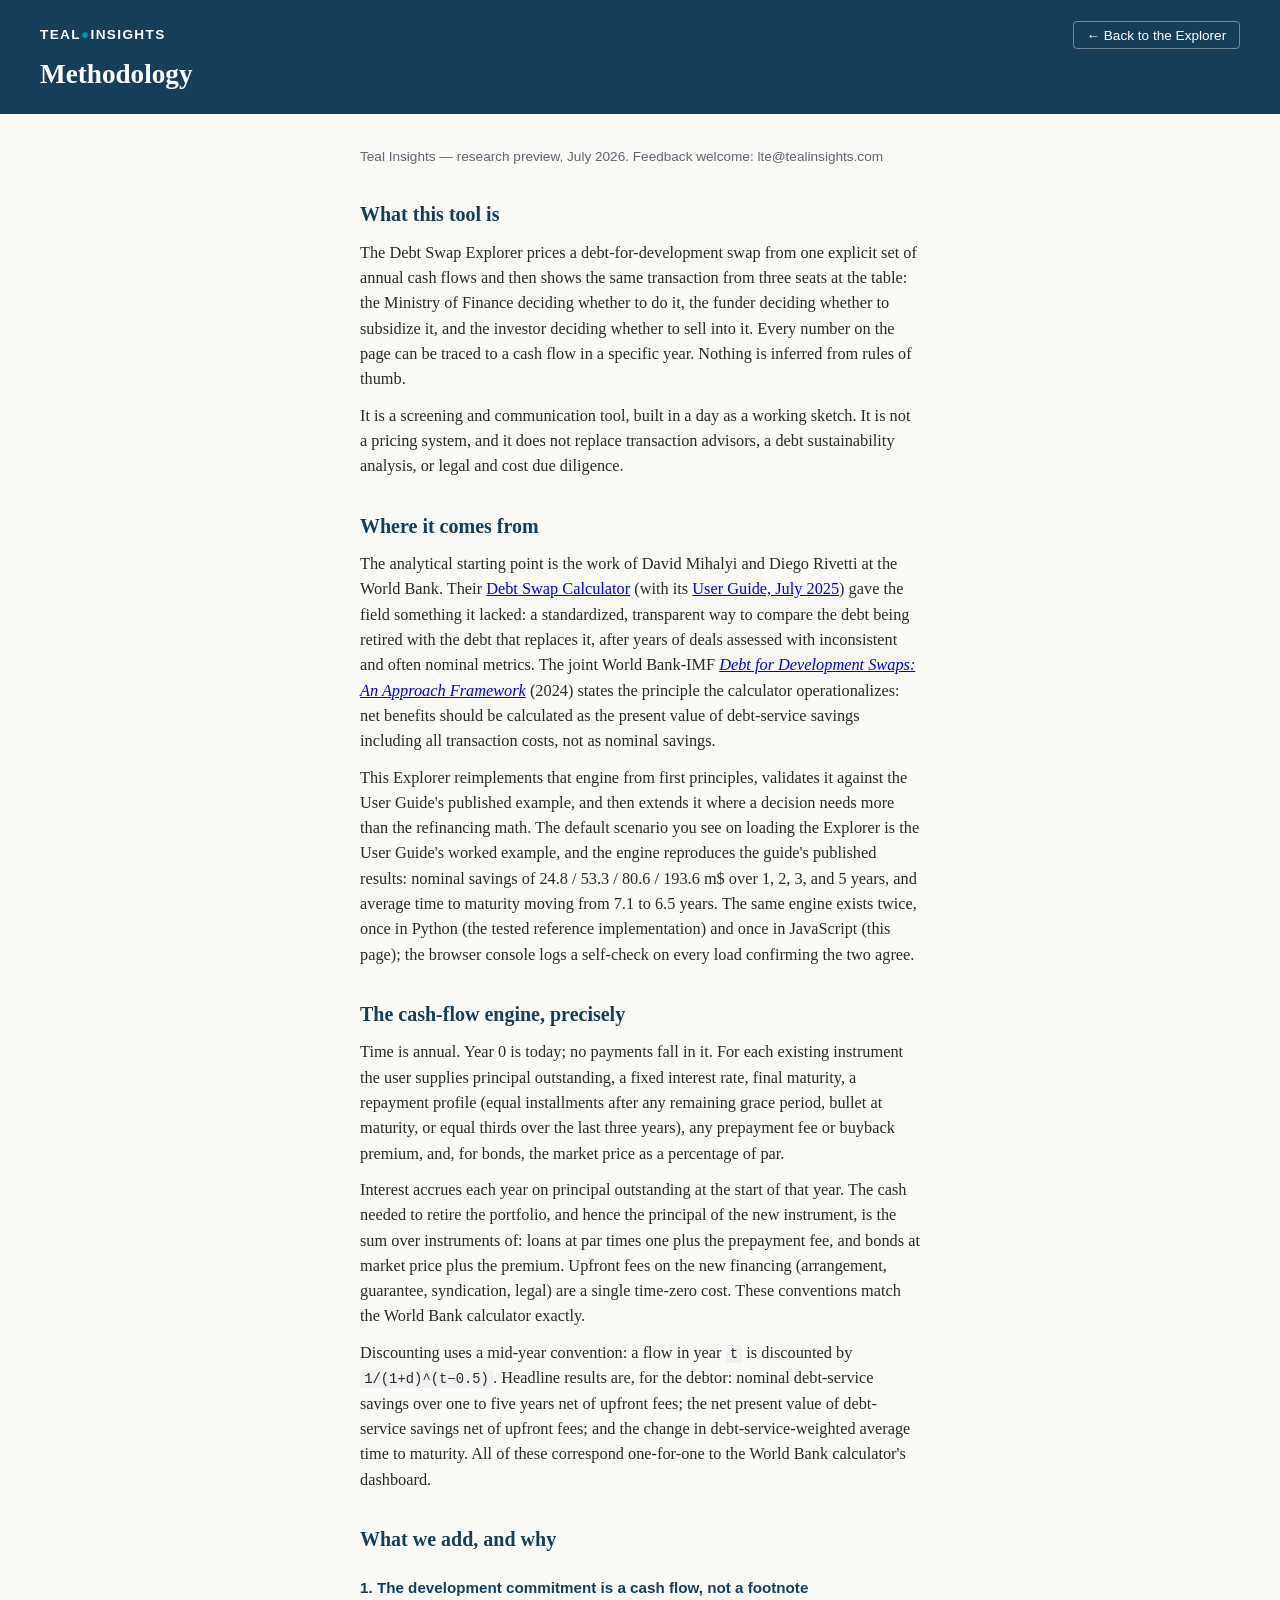
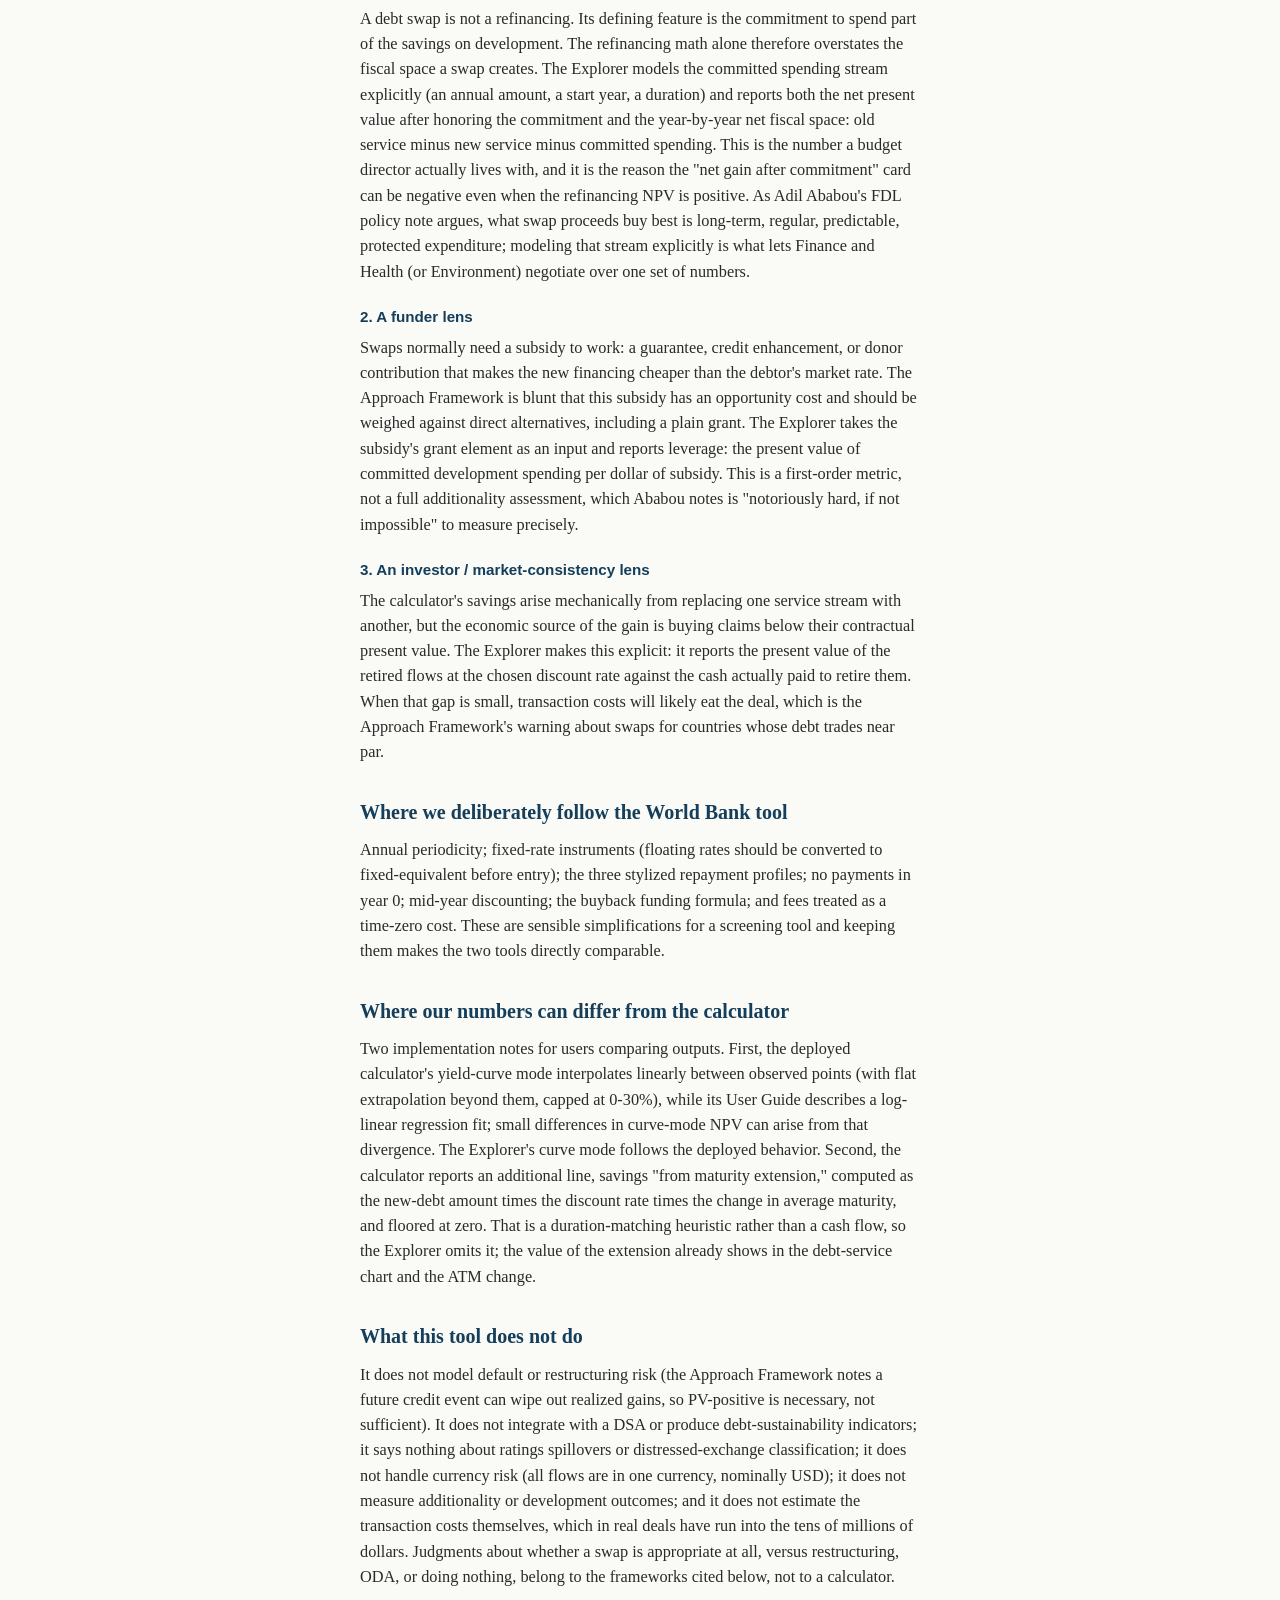
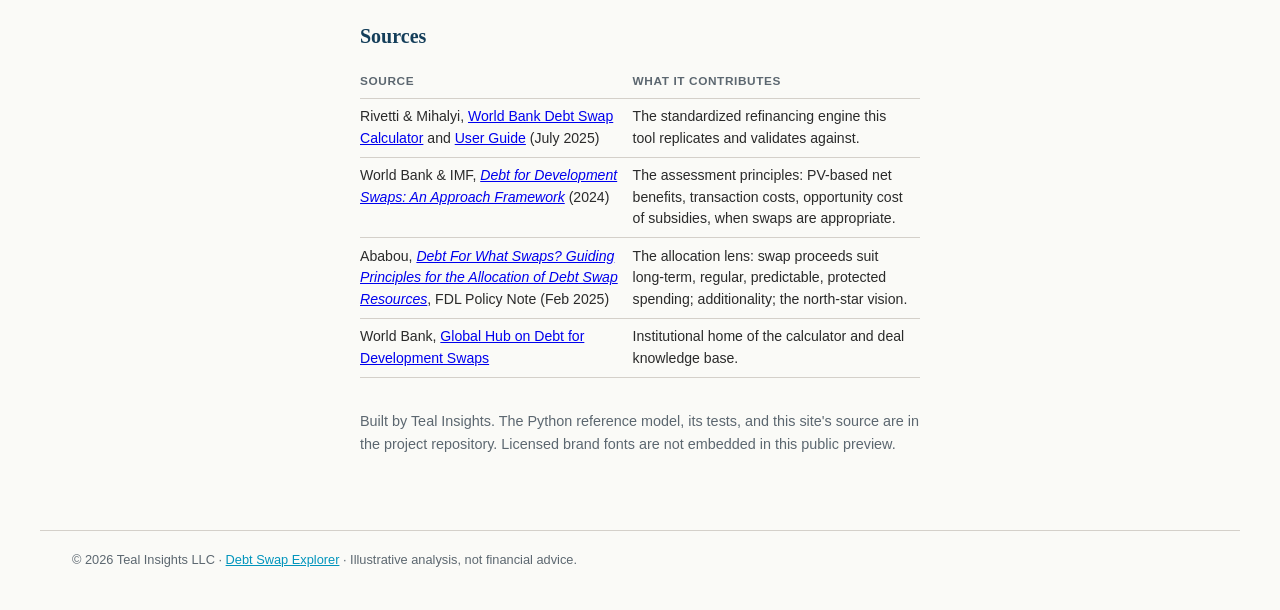
==== methodology.html @ d5e3db2c "Debt Swap Explorer: cash-flow model (Python reference + JS mirror), D3 UI, methodology" ====
<!DOCTYPE html>
<html lang="en">
<head>
<meta charset="UTF-8">
<meta name="viewport" content="width=device-width, initial-scale=1.0">
<title>Methodology — Debt Swap Explorer — Teal Insights</title>
<link rel="stylesheet" href="css/style.css">
</head>
<body>
<header>
  <div class="masthead">
    <div>
      <a class="wordmark" href="https://tealinsights.com">Teal<span class="globe">&#9679;</span>Insights</a>
      <h1>Methodology</h1>
    </div>
    <nav><a href="index.html">&larr; Back to the Explorer</a></nav>
  </div>
</header>

<article>
  <p class="byline">Teal Insights — research preview, July 2026. Feedback welcome: lte@tealinsights.com</p>

  <h2>What this tool is</h2>
  <p>The Debt Swap Explorer prices a debt-for-development swap from one explicit set of
  annual cash flows and then shows the same transaction from three seats at the table:
  the Ministry of Finance deciding whether to do it, the funder deciding whether to
  subsidize it, and the investor deciding whether to sell into it. Every number on the
  page can be traced to a cash flow in a specific year. Nothing is inferred from
  rules of thumb.</p>

  <p>It is a screening and communication tool, built in a day as a working sketch.
  It is not a pricing system, and it does not replace transaction advisors, a debt
  sustainability analysis, or legal and cost due diligence.</p>

  <h2>Where it comes from</h2>
  <p>The analytical starting point is the work of David Mihalyi and Diego Rivetti at the
  World Bank. Their <a href="https://www.worldbank.org/en/topic/debt/debt-calculator">Debt
  Swap Calculator</a> (with its <a href="https://www.worldbank.org/content/dam/wbr/debt-swap-user-guide-july-2025.pdf">User
  Guide, July 2025</a>) gave the field something it lacked: a standardized, transparent
  way to compare the debt being retired with the debt that replaces it, after years of
  deals assessed with inconsistent and often nominal metrics. The joint World Bank-IMF
  <a href="https://documents.worldbank.org/en/publication/documents-reports/documentdetail/099080524122596875/bosib170e4732504619bc417c0d0996ec21"><em>Debt
  for Development Swaps: An Approach Framework</em></a> (2024) states the principle the
  calculator operationalizes: net benefits should be calculated as the present value of
  debt-service savings including all transaction costs, not as nominal savings.</p>

  <p>This Explorer reimplements that engine from first principles, validates it against
  the User Guide's published example, and then extends it where a decision needs more
  than the refinancing math. The default scenario you see on loading the Explorer is
  the User Guide's worked example, and the engine reproduces the guide's published
  results: nominal savings of 24.8 / 53.3 / 80.6 / 193.6 m$ over 1, 2, 3, and 5 years,
  and average time to maturity moving from 7.1 to 6.5 years. The same engine exists
  twice, once in Python (the tested reference implementation) and once in JavaScript
  (this page); the browser console logs a self-check on every load confirming the two
  agree.</p>

  <h2>The cash-flow engine, precisely</h2>
  <p>Time is annual. Year 0 is today; no payments fall in it. For each existing
  instrument the user supplies principal outstanding, a fixed interest rate, final
  maturity, a repayment profile (equal installments after any remaining grace period,
  bullet at maturity, or equal thirds over the last three years), any prepayment fee or
  buyback premium, and, for bonds, the market price as a percentage of par.</p>

  <p>Interest accrues each year on principal outstanding at the start of that year.
  The cash needed to retire the portfolio, and hence the principal of the new
  instrument, is the sum over instruments of: loans at par times one plus the
  prepayment fee, and bonds at market price plus the premium. Upfront fees on the new
  financing (arrangement, guarantee, syndication, legal) are a single time-zero cost.
  These conventions match the World Bank calculator exactly.</p>

  <p>Discounting uses a mid-year convention: a flow in year <code>t</code> is discounted
  by <code>1/(1+d)^(t−0.5)</code>. Headline results are, for the debtor: nominal
  debt-service savings over one to five years net of upfront fees; the net present value
  of debt-service savings net of upfront fees; and the change in debt-service-weighted
  average time to maturity. All of these correspond one-for-one to the World Bank
  calculator's dashboard.</p>

  <h2>What we add, and why</h2>

  <h3>1. The development commitment is a cash flow, not a footnote</h3>
  <p>A debt swap is not a refinancing. Its defining feature is the commitment to spend
  part of the savings on development. The refinancing math alone therefore overstates
  the fiscal space a swap creates. The Explorer models the committed spending stream
  explicitly (an annual amount, a start year, a duration) and reports both the net
  present value after honoring the commitment and the year-by-year net fiscal space:
  old service minus new service minus committed spending. This is the number a
  budget director actually lives with, and it is the reason the "net gain after
  commitment" card can be negative even when the refinancing NPV is positive. As
  Adil Ababou's FDL policy note argues, what swap proceeds buy best is long-term,
  regular, predictable, protected expenditure; modeling that stream explicitly is
  what lets Finance and Health (or Environment) negotiate over one set of numbers.</p>

  <h3>2. A funder lens</h3>
  <p>Swaps normally need a subsidy to work: a guarantee, credit enhancement, or donor
  contribution that makes the new financing cheaper than the debtor's market rate. The
  Approach Framework is blunt that this subsidy has an opportunity cost and should be
  weighed against direct alternatives, including a plain grant. The Explorer takes the
  subsidy's grant element as an input and reports leverage: the present value of
  committed development spending per dollar of subsidy. This is a first-order metric,
  not a full additionality assessment, which Ababou notes is "notoriously hard, if not
  impossible" to measure precisely.</p>

  <h3>3. An investor / market-consistency lens</h3>
  <p>The calculator's savings arise mechanically from replacing one service stream with
  another, but the economic source of the gain is buying claims below their contractual
  present value. The Explorer makes this explicit: it reports the present value of the
  retired flows at the chosen discount rate against the cash actually paid to retire
  them. When that gap is small, transaction costs will likely eat the deal, which is the
  Approach Framework's warning about swaps for countries whose debt trades near par.</p>

  <h2>Where we deliberately follow the World Bank tool</h2>
  <p>Annual periodicity; fixed-rate instruments (floating rates should be converted to
  fixed-equivalent before entry); the three stylized repayment profiles; no payments in
  year 0; mid-year discounting; the buyback funding formula; and fees treated as a
  time-zero cost. These are sensible simplifications for a screening tool and keeping
  them makes the two tools directly comparable.</p>

  <h2>Where our numbers can differ from the calculator</h2>
  <p>Two implementation notes for users comparing outputs. First, the deployed
  calculator's yield-curve mode interpolates linearly between observed points (with
  flat extrapolation beyond them, capped at 0-30%), while its User Guide describes a
  log-linear regression fit; small differences in curve-mode NPV can arise from that
  divergence. The Explorer's curve mode follows the deployed behavior. Second, the
  calculator reports an additional line, savings "from maturity extension," computed as
  the new-debt amount times the discount rate times the change in average maturity, and
  floored at zero. That is a duration-matching heuristic rather than a cash flow, so
  the Explorer omits it; the value of the extension already shows in the debt-service
  chart and the ATM change.</p>

  <h2>What this tool does not do</h2>
  <p>It does not model default or restructuring risk (the Approach Framework notes a
  future credit event can wipe out realized gains, so PV-positive is necessary, not
  sufficient). It does not integrate with a DSA or produce debt-sustainability
  indicators; it says nothing about ratings spillovers or distressed-exchange
  classification; it does not handle currency risk (all flows are in one currency,
  nominally USD); it does not measure additionality or development outcomes; and it
  does not estimate the transaction costs themselves, which in real deals have run into
  the tens of millions of dollars. Judgments about whether a swap is appropriate at
  all, versus restructuring, ODA, or doing nothing, belong to the frameworks cited
  below, not to a calculator.</p>

  <h2>Sources</h2>
  <table>
    <tr><th>Source</th><th>What it contributes</th></tr>
    <tr>
      <td>Rivetti &amp; Mihalyi, <a href="https://www.worldbank.org/en/topic/debt/debt-calculator">World Bank Debt Swap Calculator</a> and <a href="https://www.worldbank.org/content/dam/wbr/debt-swap-user-guide-july-2025.pdf">User Guide</a> (July 2025)</td>
      <td>The standardized refinancing engine this tool replicates and validates against.</td>
    </tr>
    <tr>
      <td>World Bank &amp; IMF, <a href="https://documents.worldbank.org/en/publication/documents-reports/documentdetail/099080524122596875/bosib170e4732504619bc417c0d0996ec21"><em>Debt for Development Swaps: An Approach Framework</em></a> (2024)</td>
      <td>The assessment principles: PV-based net benefits, transaction costs, opportunity cost of subsidies, when swaps are appropriate.</td>
    </tr>
    <tr>
      <td>Ababou, <a href="https://findevlab.org/allocation-of-debt-swap-resources-guiding-principles/"><em>Debt For What Swaps? Guiding Principles for the Allocation of Debt Swap Resources</em></a>, FDL Policy Note (Feb 2025)</td>
      <td>The allocation lens: swap proceeds suit long-term, regular, predictable, protected spending; additionality; the north-star vision.</td>
    </tr>
    <tr>
      <td>World Bank, <a href="https://www.worldbank.org/en/programs/debt-for-development-swap-knowledge-hub">Global Hub on Debt for Development Swaps</a></td>
      <td>Institutional home of the calculator and deal knowledge base.</td>
    </tr>
  </table>

  <p style="margin-top:2rem; color:var(--slate); font-family:var(--sans); font-size:.9rem;">
  Built by Teal Insights. The Python reference model, its tests, and this site's source
  are in the project repository. Licensed brand fonts are not embedded in this public
  preview.</p>
</article>

<footer>
  <p>&copy; 2026 Teal Insights LLC · <a href="index.html">Debt Swap Explorer</a> · Illustrative analysis, not financial advice.</p>
</footer>
</body>
</html>
---- css/style.css ----
/* Teal Insights Debt Swap Explorer — brand system from brand.typ
   (locked palette, June 2026). Licensed Klim webfonts (Tiempos / Söhne)
   are not shipped in this public demo; the stacks below approximate the
   house recipe with system fonts. */

:root {
  --ink: #143E5A;
  --teal: #0094BC;
  --terracotta: #B5380C;
  --gold: #C9971F;
  --sage: #83A39A;
  --slate: #5C6770;
  --surface: #FAFAF7;
  --divider: #D4D0CA;
  --body-ink: #2A2A2A;
  --serif: Georgia, "Times New Roman", "Tiempos Text", serif;
  --sans: -apple-system, BlinkMacSystemFont, "Segoe UI", Helvetica, Arial, sans-serif;
}

* { box-sizing: border-box; margin: 0; padding: 0; }

body {
  font-family: var(--serif);
  color: var(--body-ink);
  background: var(--surface);
  line-height: 1.55;
}

/* ---------- header ---------- */
header {
  background: var(--ink);
  color: #fff;
  padding: 1.4rem 2rem 1.2rem;
}
.masthead { max-width: 1200px; margin: 0 auto; display: flex; align-items: baseline; justify-content: space-between; flex-wrap: wrap; gap: .5rem; }
.wordmark {
  font-family: var(--sans);
  font-weight: 600;
  letter-spacing: 0.1em;
  font-size: 0.85rem;
  color: #fff;
  text-transform: uppercase;
  text-decoration: none;
}
.wordmark .globe { color: var(--teal); }
header h1 { font-size: 1.7rem; font-weight: 600; margin-top: .35rem; }
header .subtitle { font-family: var(--sans); font-size: .92rem; color: #cfe0ea; margin-top: .3rem; max-width: 62ch; }
header nav a {
  font-family: var(--sans); font-size: .85rem; color: #fff;
  text-decoration: none; border: 1px solid rgba(255,255,255,.4);
  padding: .35rem .8rem; border-radius: 4px;
}
header nav a:hover { background: rgba(255,255,255,.12); }

main { max-width: 1200px; margin: 0 auto; padding: 1.5rem 2rem 4rem; }

/* ---------- persona tabs ---------- */
.personas { display: flex; gap: .5rem; margin: 1rem 0 1.2rem; flex-wrap: wrap; }
.persona-btn {
  font-family: var(--sans); font-size: .9rem; cursor: pointer;
  padding: .5rem 1.1rem; border: 1px solid var(--divider);
  background: #fff; color: var(--slate); border-radius: 20px;
}
.persona-btn.active { background: var(--ink); color: #fff; border-color: var(--ink); }
.persona-note {
  font-size: .95rem; color: var(--slate); max-width: 78ch;
  margin-bottom: 1.4rem; font-style: italic;
}

/* ---------- layout ---------- */
.grid { display: grid; grid-template-columns: 400px 1fr; gap: 1.6rem; }
@media (max-width: 960px) { .grid { grid-template-columns: 1fr; } }

.panel {
  background: #fff; border: 1px solid var(--divider);
  border-radius: 8px; padding: 1.1rem 1.2rem; margin-bottom: 1.4rem;
}
.panel h2 {
  font-family: var(--sans); font-size: .78rem; letter-spacing: .09em;
  text-transform: uppercase; color: var(--slate); margin-bottom: .8rem;
}

/* ---------- inputs ---------- */
label { font-family: var(--sans); font-size: .74rem; color: var(--slate); display: block; margin-bottom: .15rem; }
input, select {
  font-family: var(--sans); font-size: .85rem; color: var(--body-ink);
  border: 1px solid var(--divider); border-radius: 4px;
  padding: .32rem .45rem; width: 100%; background: #fff;
}
input:focus, select:focus { outline: 2px solid var(--teal); outline-offset: -1px; }
.row { display: grid; gap: .55rem; margin-bottom: .6rem; }
.row.c2 { grid-template-columns: 1fr 1fr; }
.row.c3 { grid-template-columns: 1fr 1fr 1fr; }
.instrument {
  border: 1px solid var(--divider); border-left: 3px solid var(--sage);
  border-radius: 6px; padding: .7rem .8rem .3rem; margin-bottom: .7rem;
  position: relative;
}
.instrument .del {
  position: absolute; top: .45rem; right: .55rem; cursor: pointer;
  border: none; background: none; color: var(--terracotta);
  font-family: var(--sans); font-size: .8rem;
}
.btn {
  font-family: var(--sans); font-size: .85rem; cursor: pointer;
  border: 1px solid var(--ink); background: #fff; color: var(--ink);
  padding: .4rem .9rem; border-radius: 4px;
}
.btn.primary { background: var(--teal); border-color: var(--teal); color: #fff; font-weight: 600; }
.btn:hover { filter: brightness(.96); }
.hint { font-size: .78rem; font-family: var(--sans); color: var(--slate); margin: .3rem 0 .6rem; }

/* ---------- metric cards ---------- */
.cards { display: grid; grid-template-columns: repeat(auto-fit, minmax(165px, 1fr)); gap: .8rem; margin-bottom: 1.4rem; }
.card {
  background: #fff; border: 1px solid var(--divider); border-radius: 8px;
  padding: .8rem .9rem;
}
.card.hero { border-top: 3px solid var(--teal); }
.card .k { font-family: var(--sans); font-size: .7rem; letter-spacing: .06em; text-transform: uppercase; color: var(--slate); }
.card .v { font-family: var(--sans); font-size: 1.45rem; font-weight: 650; color: var(--ink); margin-top: .15rem; }
.card .v.neg { color: var(--terracotta); }
.card .s { font-size: .74rem; font-family: var(--sans); color: var(--slate); margin-top: .1rem; }

/* ---------- charts ---------- */
.chart-title { font-family: var(--sans); font-weight: 600; font-size: .95rem; color: var(--ink); margin-bottom: .1rem; }
.chart-sub { font-family: var(--sans); font-size: .78rem; color: var(--slate); margin-bottom: .5rem; }
.axis text { font-family: var(--sans); font-size: 11px; fill: var(--slate); }
.axis path, .axis line { stroke: var(--divider); }
.legend { font-family: var(--sans); font-size: 11.5px; fill: var(--slate); }

footer {
  border-top: 1px solid var(--divider); font-family: var(--sans);
  color: var(--slate); font-size: .8rem; padding: 1.2rem 2rem 2.5rem;
  max-width: 1200px; margin: 0 auto;
}
footer a { color: var(--teal); }

/* ---------- methodology page ---------- */
article { max-width: 76ch; margin: 0 auto; padding: 2rem 1.5rem 4rem; }
article h1 { color: var(--ink); font-size: 1.9rem; margin-bottom: .4rem; }
article h2 { color: var(--ink); font-size: 1.25rem; margin: 2rem 0 .6rem; }
article h3 { color: var(--ink); font-family: var(--sans); font-size: .95rem; margin: 1.3rem 0 .4rem; }
article p, article li { margin-bottom: .7rem; font-size: 1.02rem; }
article ul, article ol { padding-left: 1.4rem; margin-bottom: .8rem; }
article code {
  font-family: ui-monospace, "SF Mono", Menlo, monospace;
  background: #eef1f0; font-size: .85em; padding: .08em .3em; border-radius: 3px;
}
article table { border-collapse: collapse; width: 100%; margin: .8rem 0 1.2rem; font-family: var(--sans); font-size: .88rem; }
article th { text-align: left; font-size: .74rem; letter-spacing: .05em; text-transform: uppercase; color: var(--slate); }
article th, article td { border-bottom: 1px solid var(--divider); padding: .45rem .5rem .45rem 0; vertical-align: top; }
article blockquote { border-left: 3px solid var(--sage); padding: .2rem 0 .2rem 1rem; color: var(--slate); margin: .8rem 0; }
.byline { font-family: var(--sans); color: var(--slate); font-size: .85rem; margin-bottom: 1.6rem; }
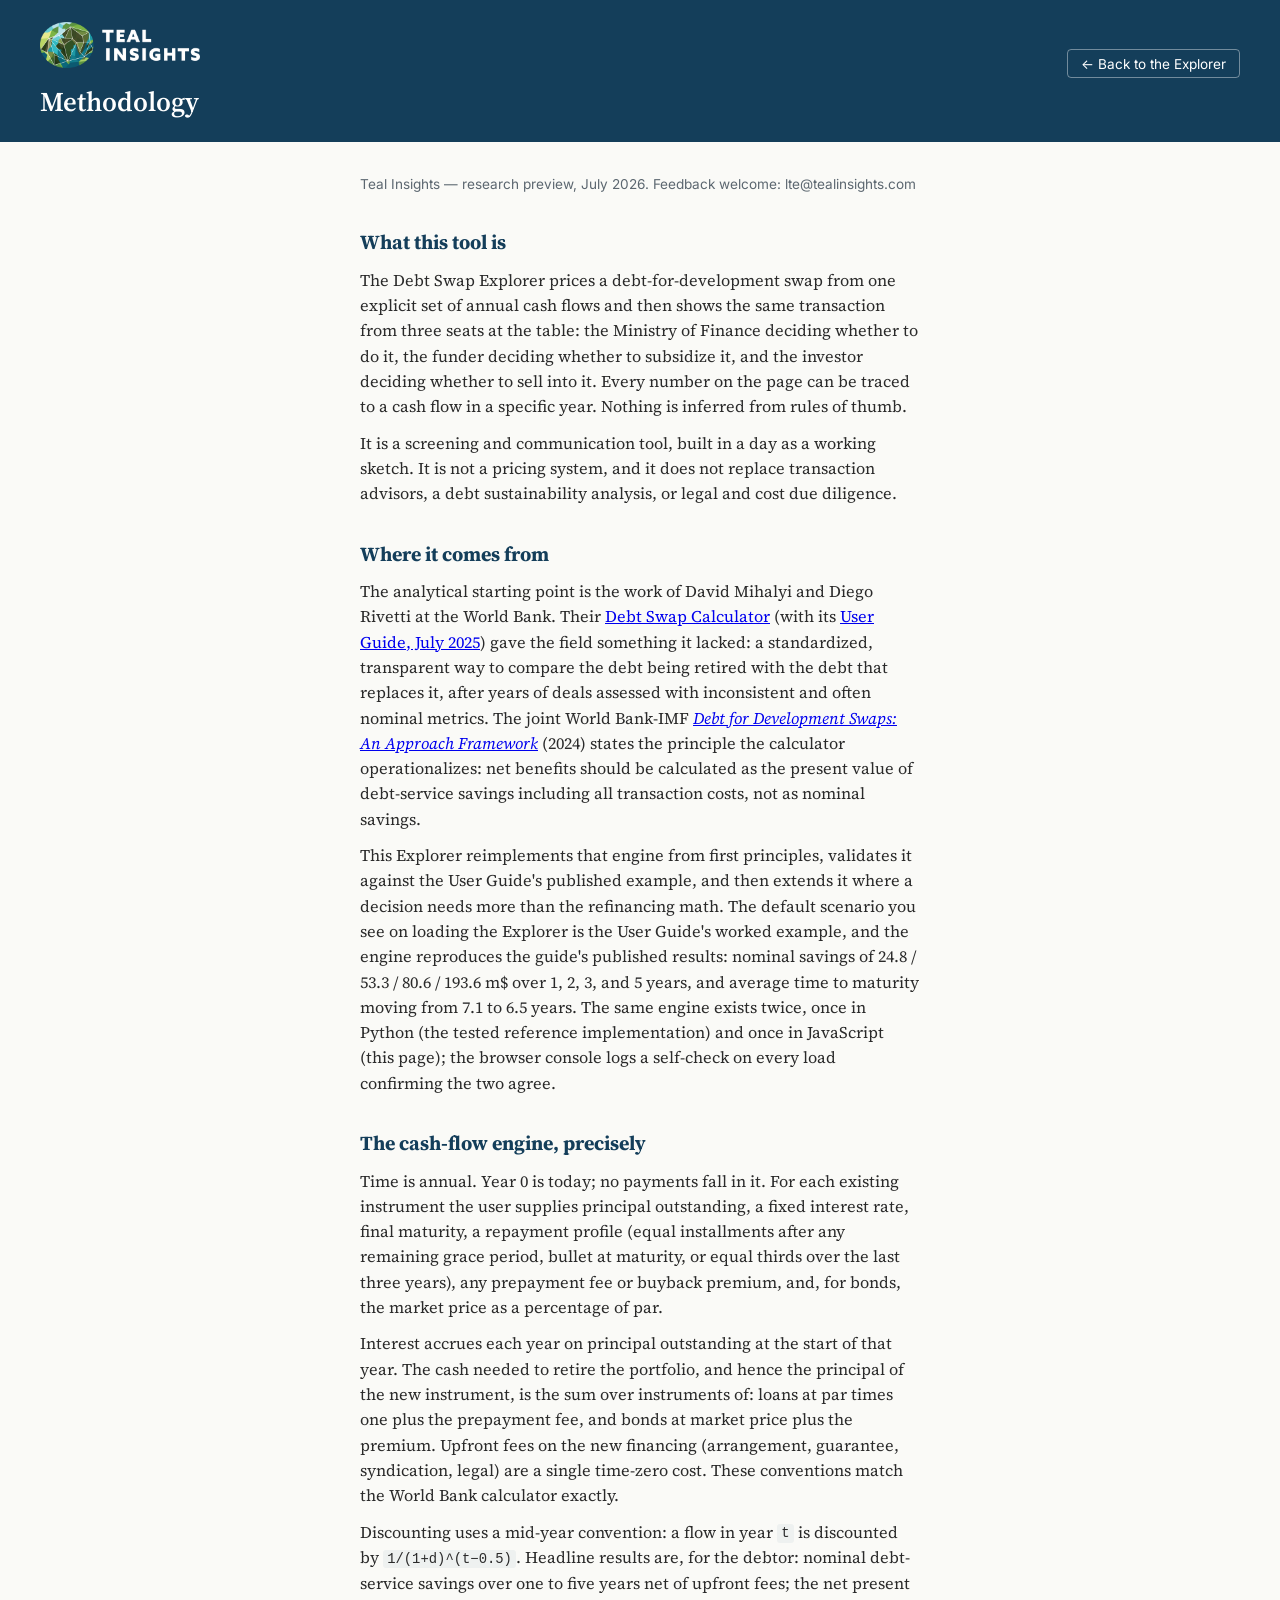
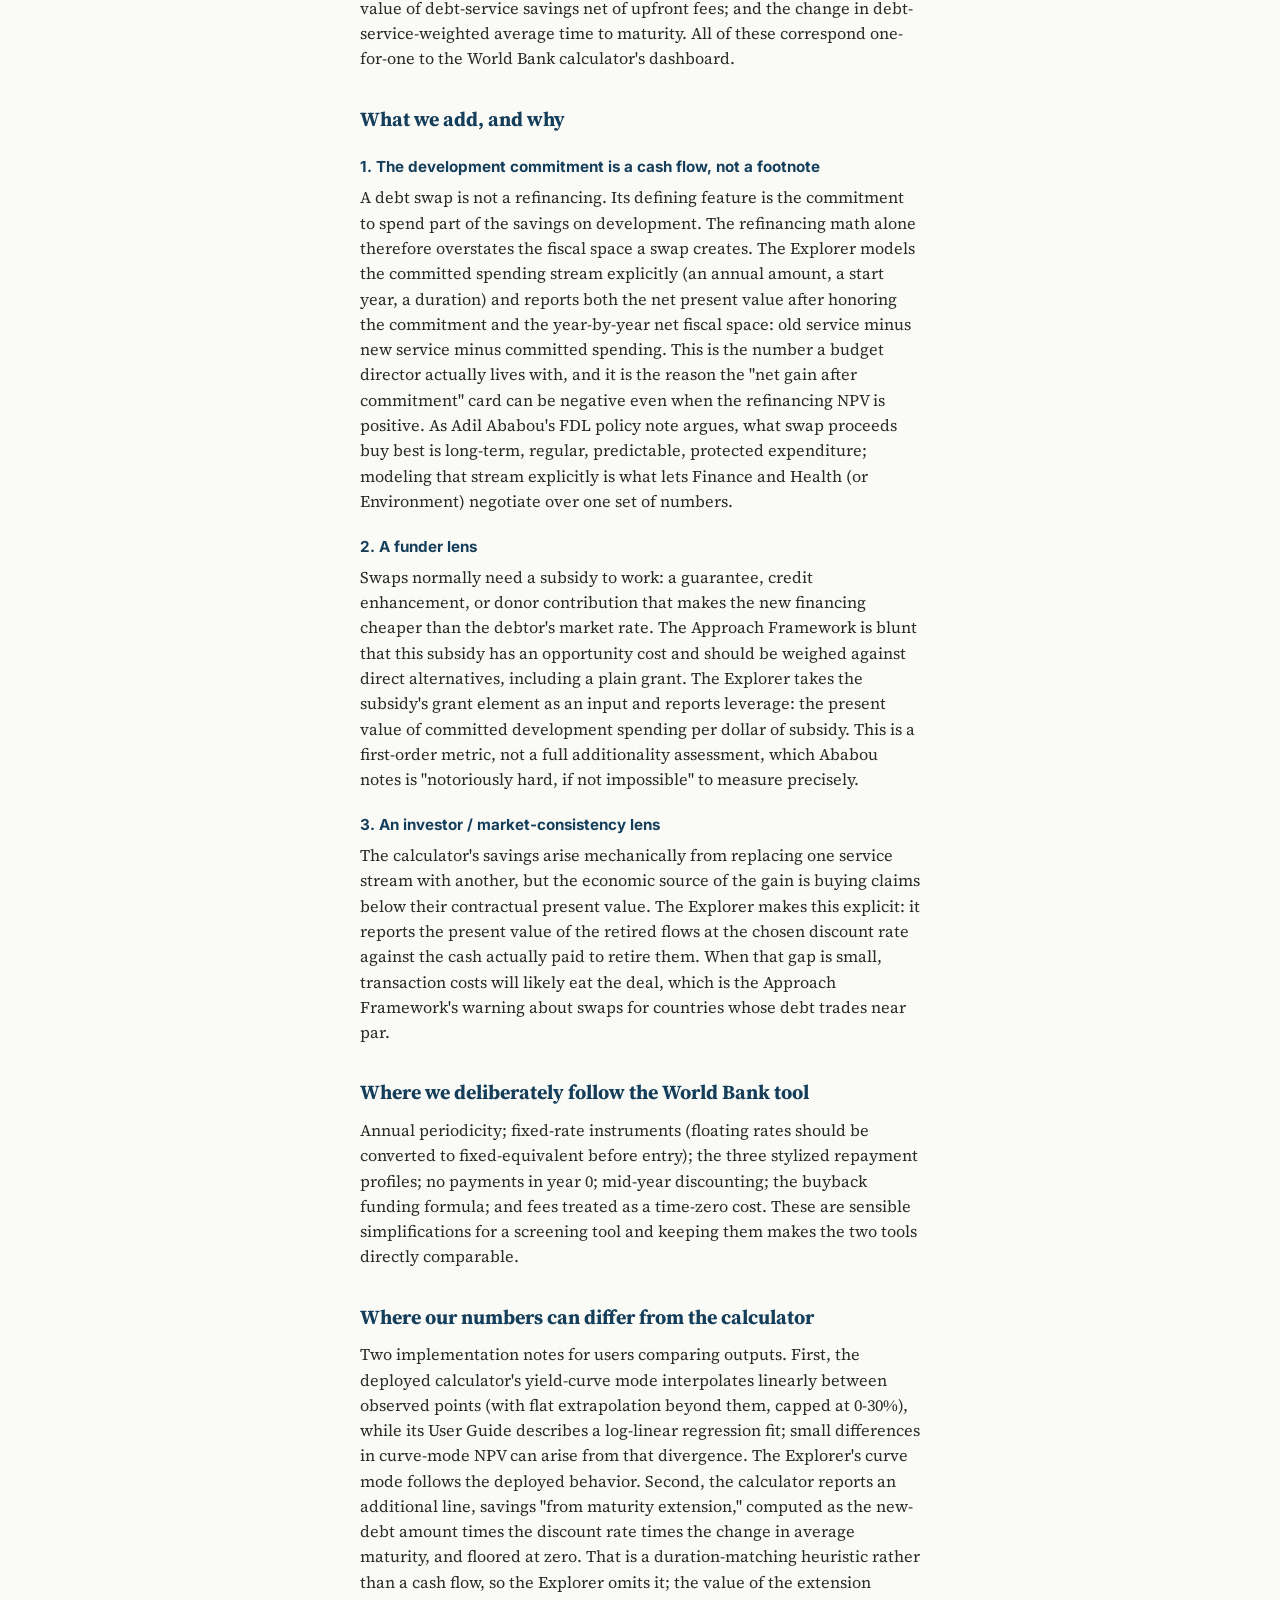
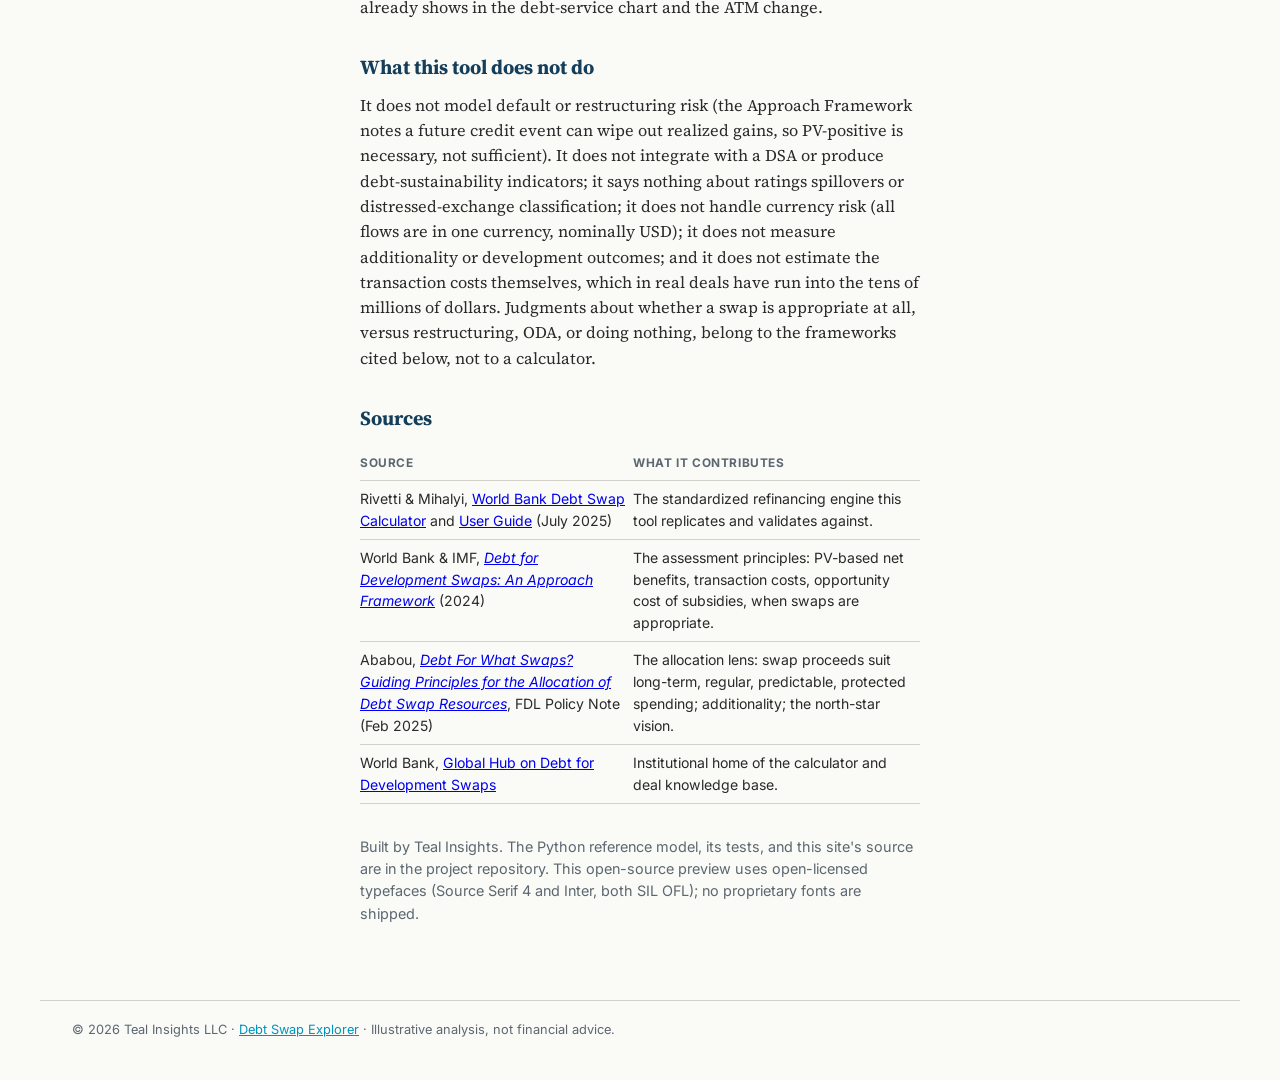
==== commit 23521952: "Brand: real cubist globe logo (white type), open-licensed fonts (Source Serif 4 + Inter), no proprie" ====
--- a/methodology.html
+++ b/methodology.html
@@ -4,13 +4,16 @@
 <meta charset="UTF-8">
 <meta name="viewport" content="width=device-width, initial-scale=1.0">
 <title>Methodology — Debt Swap Explorer — Teal Insights</title>
+<link rel="preconnect" href="https://fonts.googleapis.com">
+<link rel="preconnect" href="https://fonts.gstatic.com" crossorigin>
+<link href="https://fonts.googleapis.com/css2?family=Inter:wght@400;500;600;700&family=Source+Serif+4:ital,opsz,wght@0,8..60,400;0,8..60,600;1,8..60,400&display=swap" rel="stylesheet">
 <link rel="stylesheet" href="css/style.css">
 </head>
 <body>
 <header>
   <div class="masthead">
     <div>
-      <a class="wordmark" href="https://tealinsights.com">Teal<span class="globe">&#9679;</span>Insights</a>
+      <a class="wordmark" href="https://tealinsights.com"><img src="assets/ti-logo-white.png" alt="Teal Insights"></a>
       <h1>Methodology</h1>
     </div>
     <nav><a href="index.html">&larr; Back to the Explorer</a></nav>
@@ -162,8 +165,8 @@
 
   <p style="margin-top:2rem; color:var(--slate); font-family:var(--sans); font-size:.9rem;">
   Built by Teal Insights. The Python reference model, its tests, and this site's source
-  are in the project repository. Licensed brand fonts are not embedded in this public
-  preview.</p>
+  are in the project repository. This open-source preview uses open-licensed typefaces
+  (Source Serif 4 and Inter, both SIL OFL); no proprietary fonts are shipped.</p>
 </article>
 
 <footer>
--- a/css/style.css
+++ b/css/style.css
@@ -1,7 +1,8 @@
-/* Teal Insights Debt Swap Explorer — brand system from brand.typ
-   (locked palette, June 2026). Licensed Klim webfonts (Tiempos / Söhne)
-   are not shipped in this public demo; the stacks below approximate the
-   house recipe with system fonts. */
+/* Teal Insights Debt Swap Explorer — brand palette from brand.typ
+   (locked, June 2026). Typography: this is an open-source public repo, so
+   only open-licensed fonts are used (Source Serif 4 and Inter, both OFL,
+   loaded from Google Fonts). No licensed house typefaces are shipped or
+   referenced. */
 
 :root {
   --ink: #143E5A;
@@ -13,8 +14,8 @@
   --surface: #FAFAF7;
   --divider: #D4D0CA;
   --body-ink: #2A2A2A;
-  --serif: Georgia, "Times New Roman", "Tiempos Text", serif;
-  --sans: -apple-system, BlinkMacSystemFont, "Segoe UI", Helvetica, Arial, sans-serif;
+  --serif: "Source Serif 4", Georgia, "Times New Roman", serif;
+  --sans: "Inter", -apple-system, BlinkMacSystemFont, "Segoe UI", Helvetica, Arial, sans-serif;
 }
 
 * { box-sizing: border-box; margin: 0; padding: 0; }
@@ -33,16 +34,8 @@
   padding: 1.4rem 2rem 1.2rem;
 }
 .masthead { max-width: 1200px; margin: 0 auto; display: flex; align-items: baseline; justify-content: space-between; flex-wrap: wrap; gap: .5rem; }
-.wordmark {
-  font-family: var(--sans);
-  font-weight: 600;
-  letter-spacing: 0.1em;
-  font-size: 0.85rem;
-  color: #fff;
-  text-transform: uppercase;
-  text-decoration: none;
-}
-.wordmark .globe { color: var(--teal); }
+.wordmark { display: inline-block; text-decoration: none; }
+.wordmark img { height: 46px; width: auto; display: block; }
 header h1 { font-size: 1.7rem; font-weight: 600; margin-top: .35rem; }
 header .subtitle { font-family: var(--sans); font-size: .92rem; color: #cfe0ea; margin-top: .3rem; max-width: 62ch; }
 header nav a {
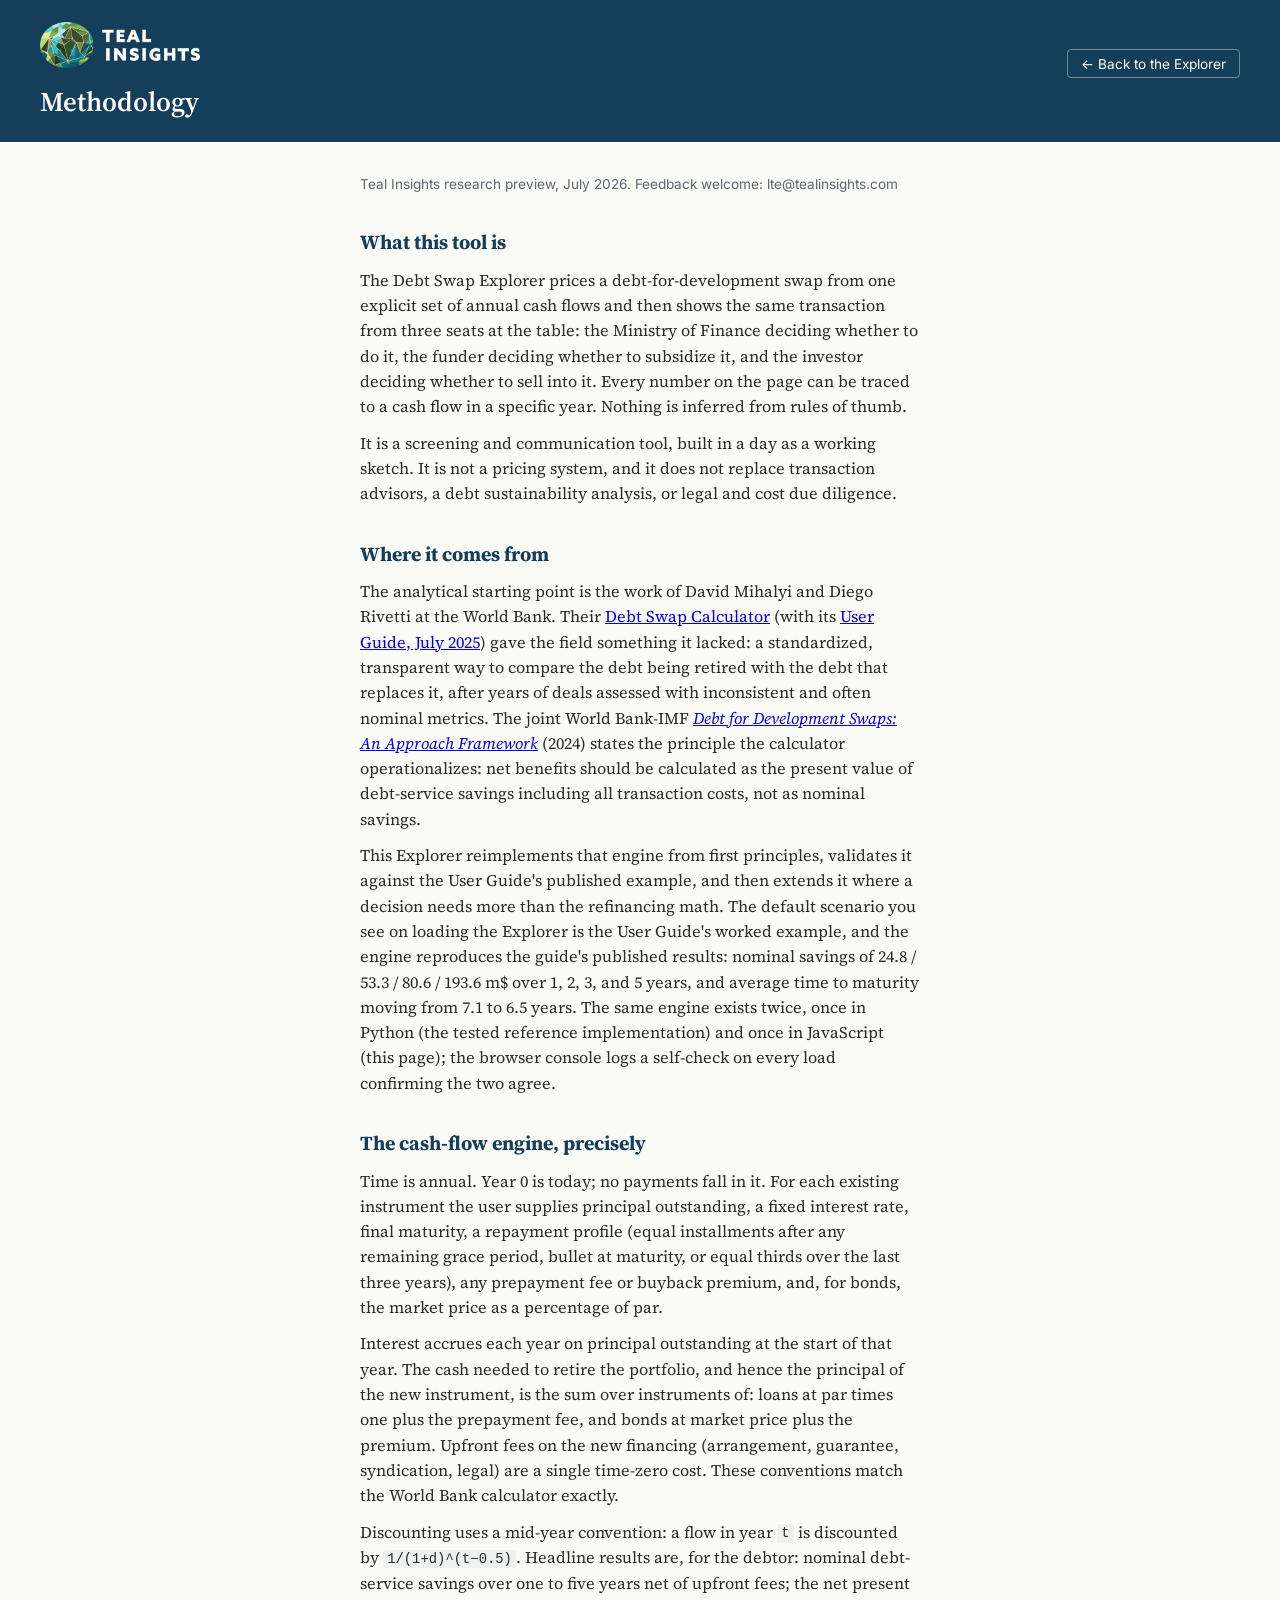
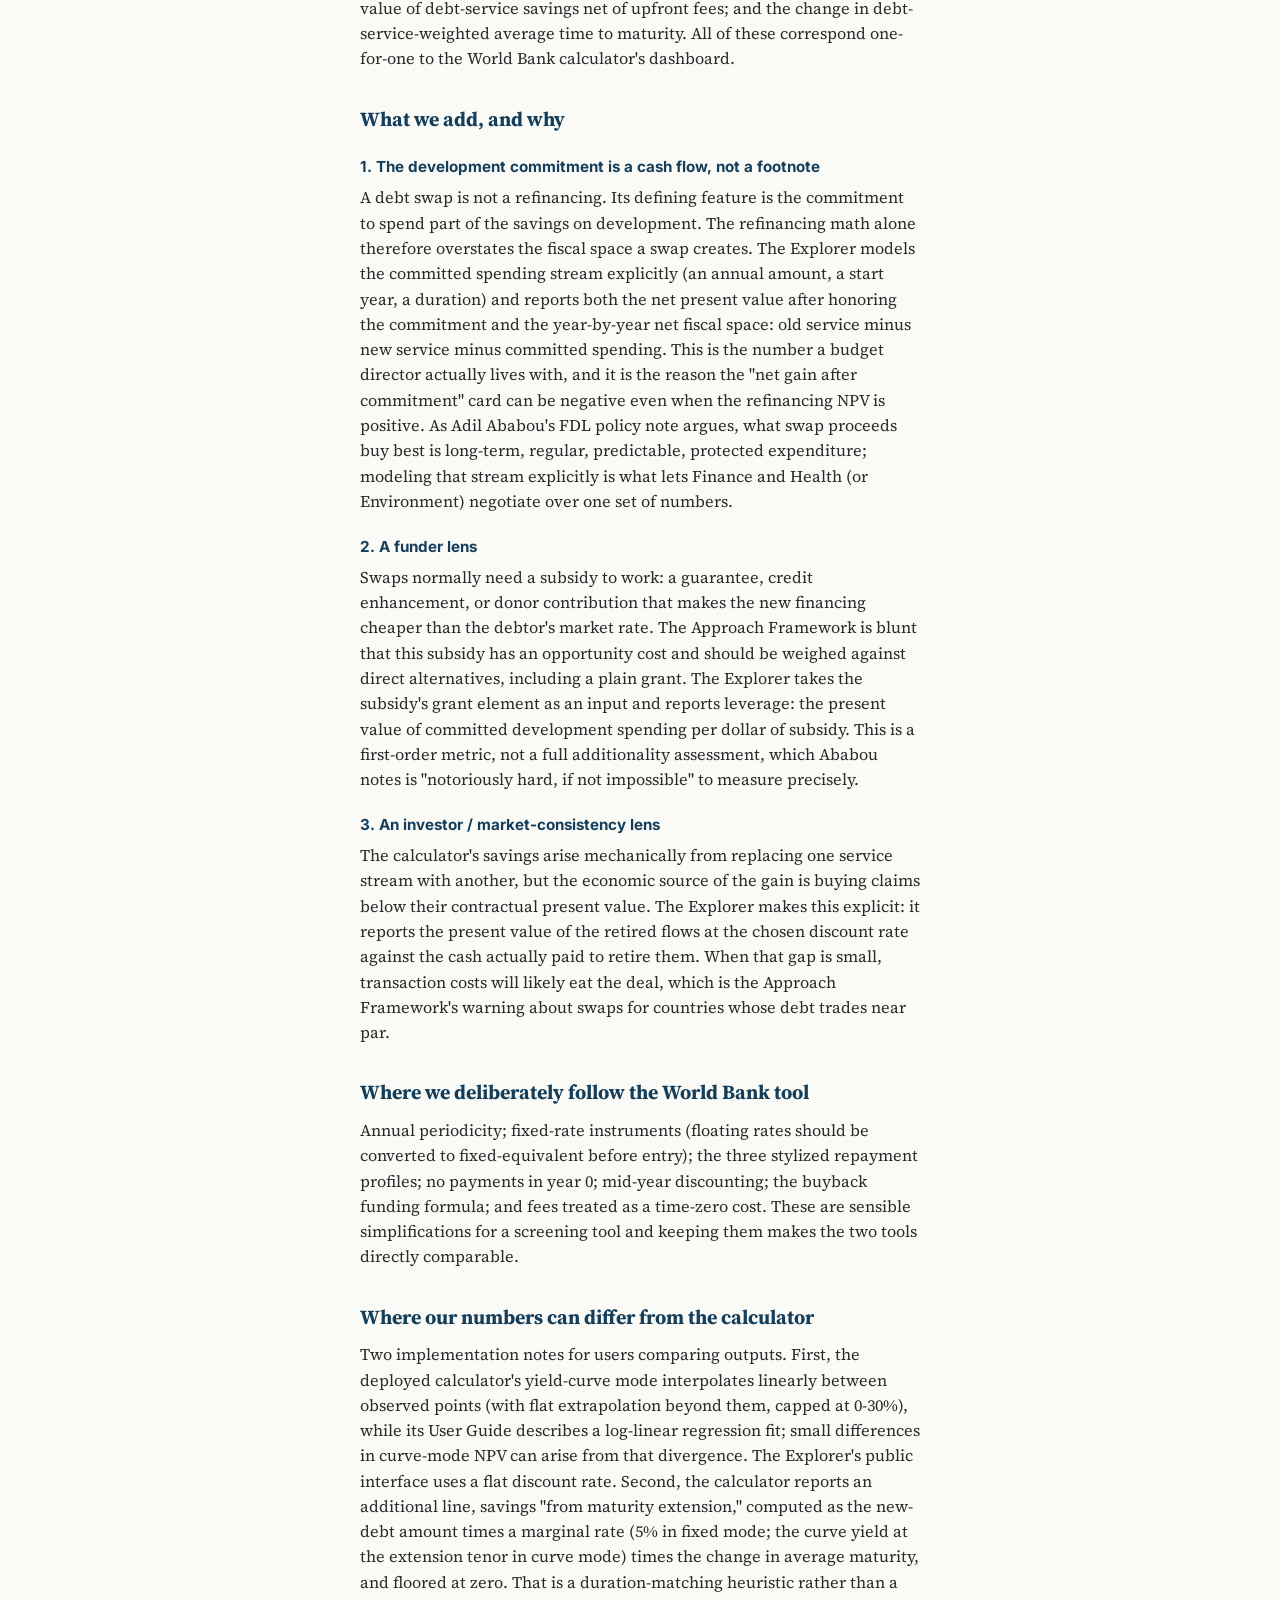
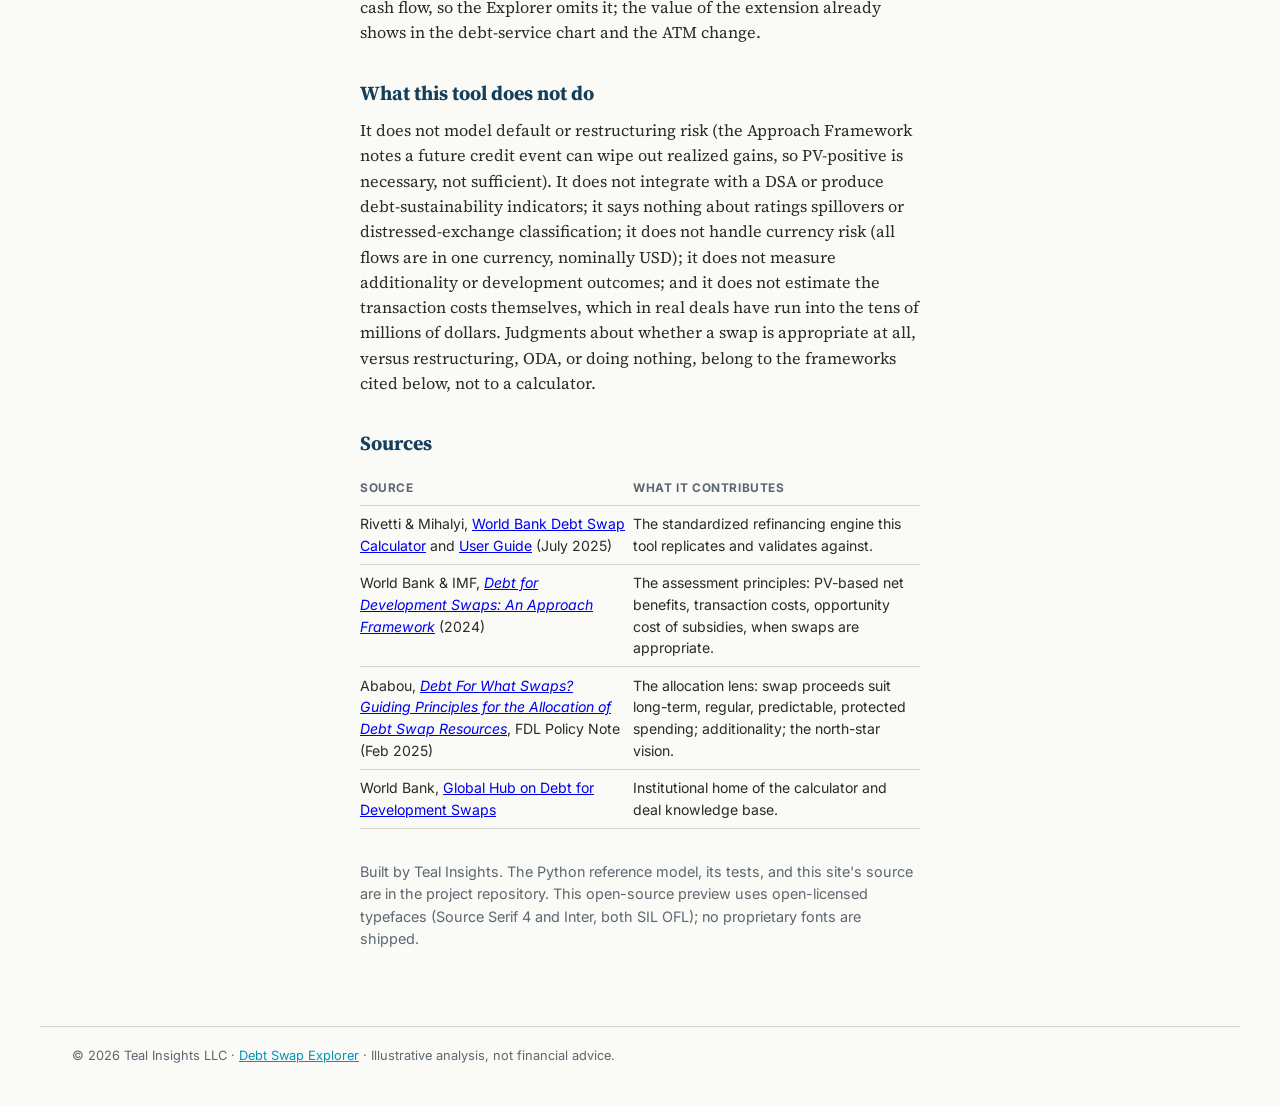
==== commit 4de4daf3: "Verifier fixes: maturity-extension wording (deployed 5% hardcode), flat-rate UI clarification, bond " ====
--- a/methodology.html
+++ b/methodology.html
@@ -21,7 +21,7 @@
 </header>
 
 <article>
-  <p class="byline">Teal Insights — research preview, July 2026. Feedback welcome: lte@tealinsights.com</p>
+  <p class="byline">Teal Insights research preview, July 2026. Feedback welcome: lte@tealinsights.com</p>
 
   <h2>What this tool is</h2>
   <p>The Debt Swap Explorer prices a debt-for-development swap from one explicit set of
@@ -123,9 +123,10 @@
   calculator's yield-curve mode interpolates linearly between observed points (with
   flat extrapolation beyond them, capped at 0-30%), while its User Guide describes a
   log-linear regression fit; small differences in curve-mode NPV can arise from that
-  divergence. The Explorer's curve mode follows the deployed behavior. Second, the
+  divergence. The Explorer's public interface uses a flat discount rate. Second, the
   calculator reports an additional line, savings "from maturity extension," computed as
-  the new-debt amount times the discount rate times the change in average maturity, and
+  the new-debt amount times a marginal rate (5% in fixed mode; the curve yield at the
+  extension tenor in curve mode) times the change in average maturity, and
   floored at zero. That is a duration-matching heuristic rather than a cash flow, so
   the Explorer omits it; the value of the extension already shows in the debt-service
   chart and the ATM change.</p>
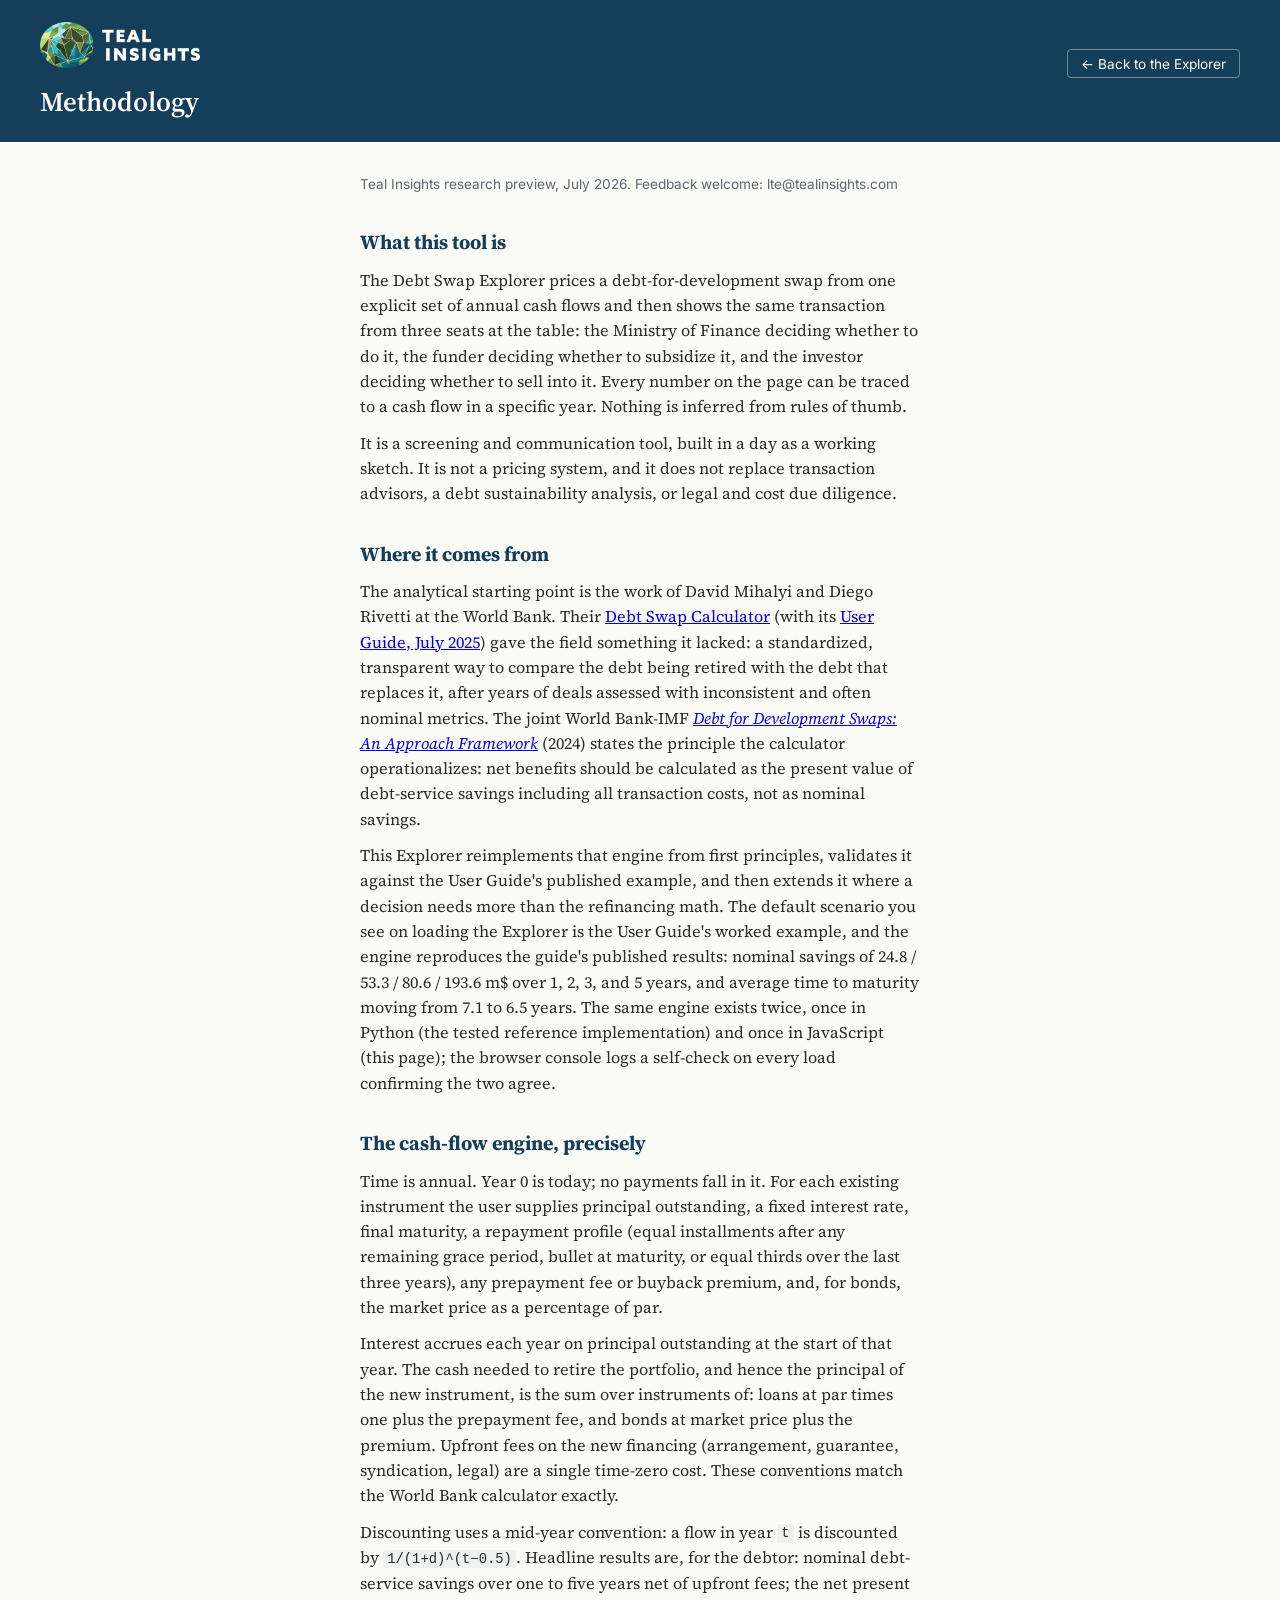
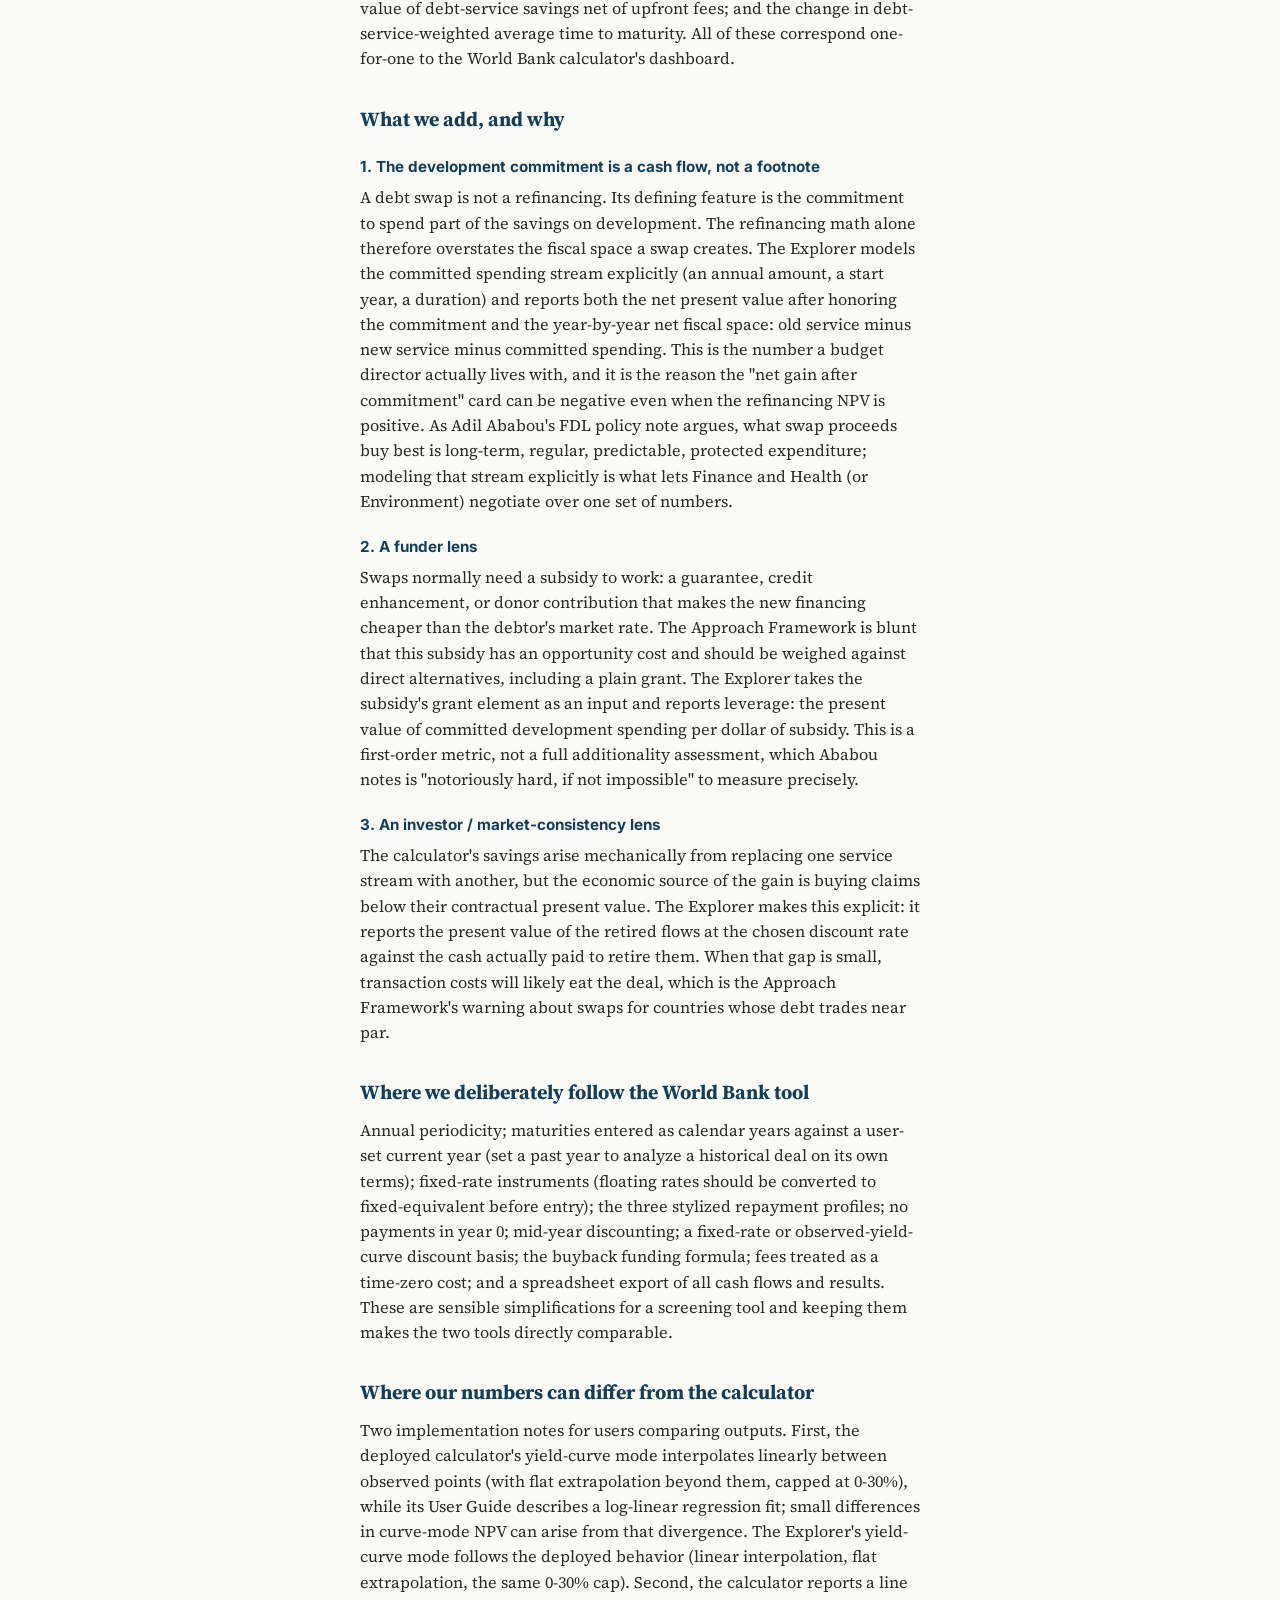
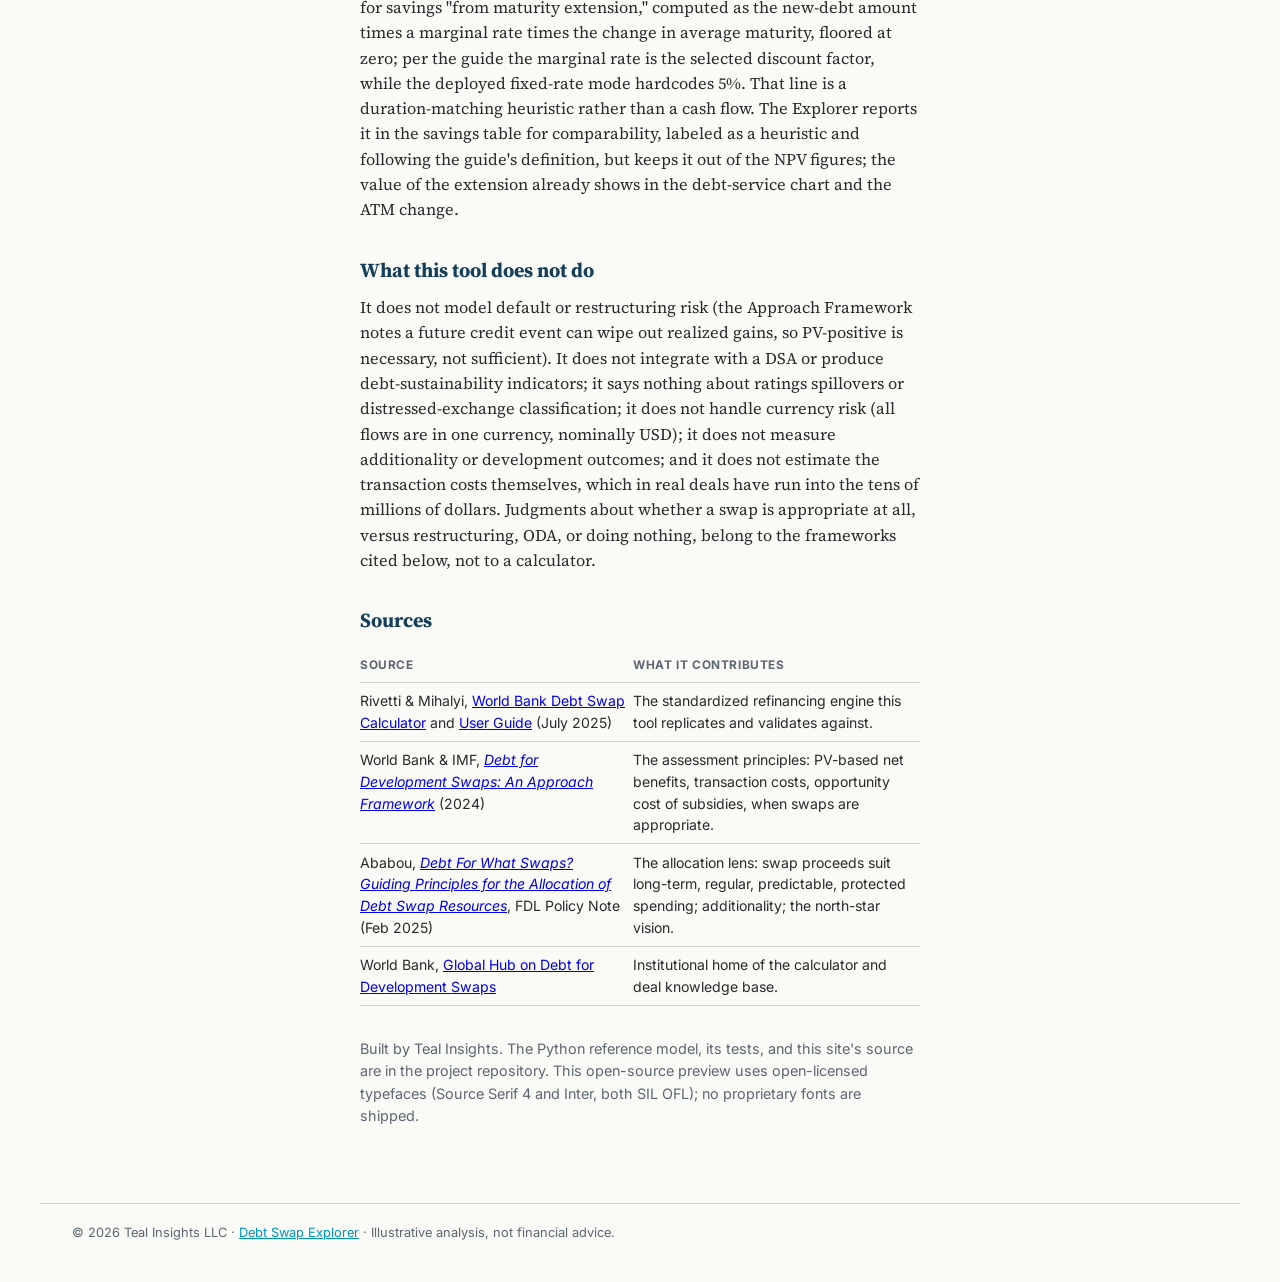
==== commit c9354c7c: "WB parity: precise input labels, calendar-year inputs with settable current year, yield-curve discou" ====
--- a/methodology.html
+++ b/methodology.html
@@ -112,24 +112,30 @@
   Approach Framework's warning about swaps for countries whose debt trades near par.</p>
 
   <h2>Where we deliberately follow the World Bank tool</h2>
-  <p>Annual periodicity; fixed-rate instruments (floating rates should be converted to
-  fixed-equivalent before entry); the three stylized repayment profiles; no payments in
-  year 0; mid-year discounting; the buyback funding formula; and fees treated as a
-  time-zero cost. These are sensible simplifications for a screening tool and keeping
-  them makes the two tools directly comparable.</p>
+  <p>Annual periodicity; maturities entered as calendar years against a user-set
+  current year (set a past year to analyze a historical deal on its own terms);
+  fixed-rate instruments (floating rates should be converted to fixed-equivalent
+  before entry); the three stylized repayment profiles; no payments in year 0;
+  mid-year discounting; a fixed-rate or observed-yield-curve discount basis; the
+  buyback funding formula; fees treated as a time-zero cost; and a spreadsheet
+  export of all cash flows and results. These are sensible simplifications for a
+  screening tool and keeping them makes the two tools directly comparable.</p>
 
   <h2>Where our numbers can differ from the calculator</h2>
   <p>Two implementation notes for users comparing outputs. First, the deployed
   calculator's yield-curve mode interpolates linearly between observed points (with
   flat extrapolation beyond them, capped at 0-30%), while its User Guide describes a
   log-linear regression fit; small differences in curve-mode NPV can arise from that
-  divergence. The Explorer's public interface uses a flat discount rate. Second, the
-  calculator reports an additional line, savings "from maturity extension," computed as
-  the new-debt amount times a marginal rate (5% in fixed mode; the curve yield at the
-  extension tenor in curve mode) times the change in average maturity, and
-  floored at zero. That is a duration-matching heuristic rather than a cash flow, so
-  the Explorer omits it; the value of the extension already shows in the debt-service
-  chart and the ATM change.</p>
+  divergence. The Explorer's yield-curve mode follows the deployed behavior (linear
+  interpolation, flat extrapolation, the same 0-30% cap). Second, the calculator
+  reports a line for savings "from maturity extension," computed as the new-debt
+  amount times a marginal rate times the change in average maturity, floored at zero;
+  per the guide the marginal rate is the selected discount factor, while the deployed
+  fixed-rate mode hardcodes 5%. That line is a duration-matching heuristic rather than
+  a cash flow. The Explorer reports it in the savings table for comparability, labeled
+  as a heuristic and following the guide's definition, but keeps it out of the NPV
+  figures; the value of the extension already shows in the debt-service chart and the
+  ATM change.</p>
 
   <h2>What this tool does not do</h2>
   <p>It does not model default or restructuring risk (the Approach Framework notes a
--- a/css/style.css
+++ b/css/style.css
@@ -122,6 +122,14 @@
 .axis path, .axis line { stroke: var(--divider); }
 .legend { font-family: var(--sans); font-size: 11.5px; fill: var(--slate); }
 
+/* ---------- WB-comparable savings table ---------- */
+.savings-table { width: 100%; border-collapse: collapse; font-family: var(--sans); font-size: .88rem; margin-top: .4rem; }
+.savings-table th { text-align: left; font-size: .7rem; letter-spacing: .06em; text-transform: uppercase; color: var(--slate); padding: .3rem .5rem .3rem 0; border-bottom: 1px solid var(--divider); }
+.savings-table td { padding: .38rem .5rem .38rem 0; border-bottom: 1px solid var(--divider); }
+.savings-table td.num, .savings-table th.num { text-align: right; font-variant-numeric: tabular-nums; font-weight: 600; color: var(--ink); white-space: nowrap; }
+.savings-table td.num.neg { color: var(--terracotta); }
+.savings-table td.note { color: var(--slate); font-size: .76rem; padding-left: .8rem; }
+
 footer {
   border-top: 1px solid var(--divider); font-family: var(--sans);
   color: var(--slate); font-size: .8rem; padding: 1.2rem 2rem 2.5rem;
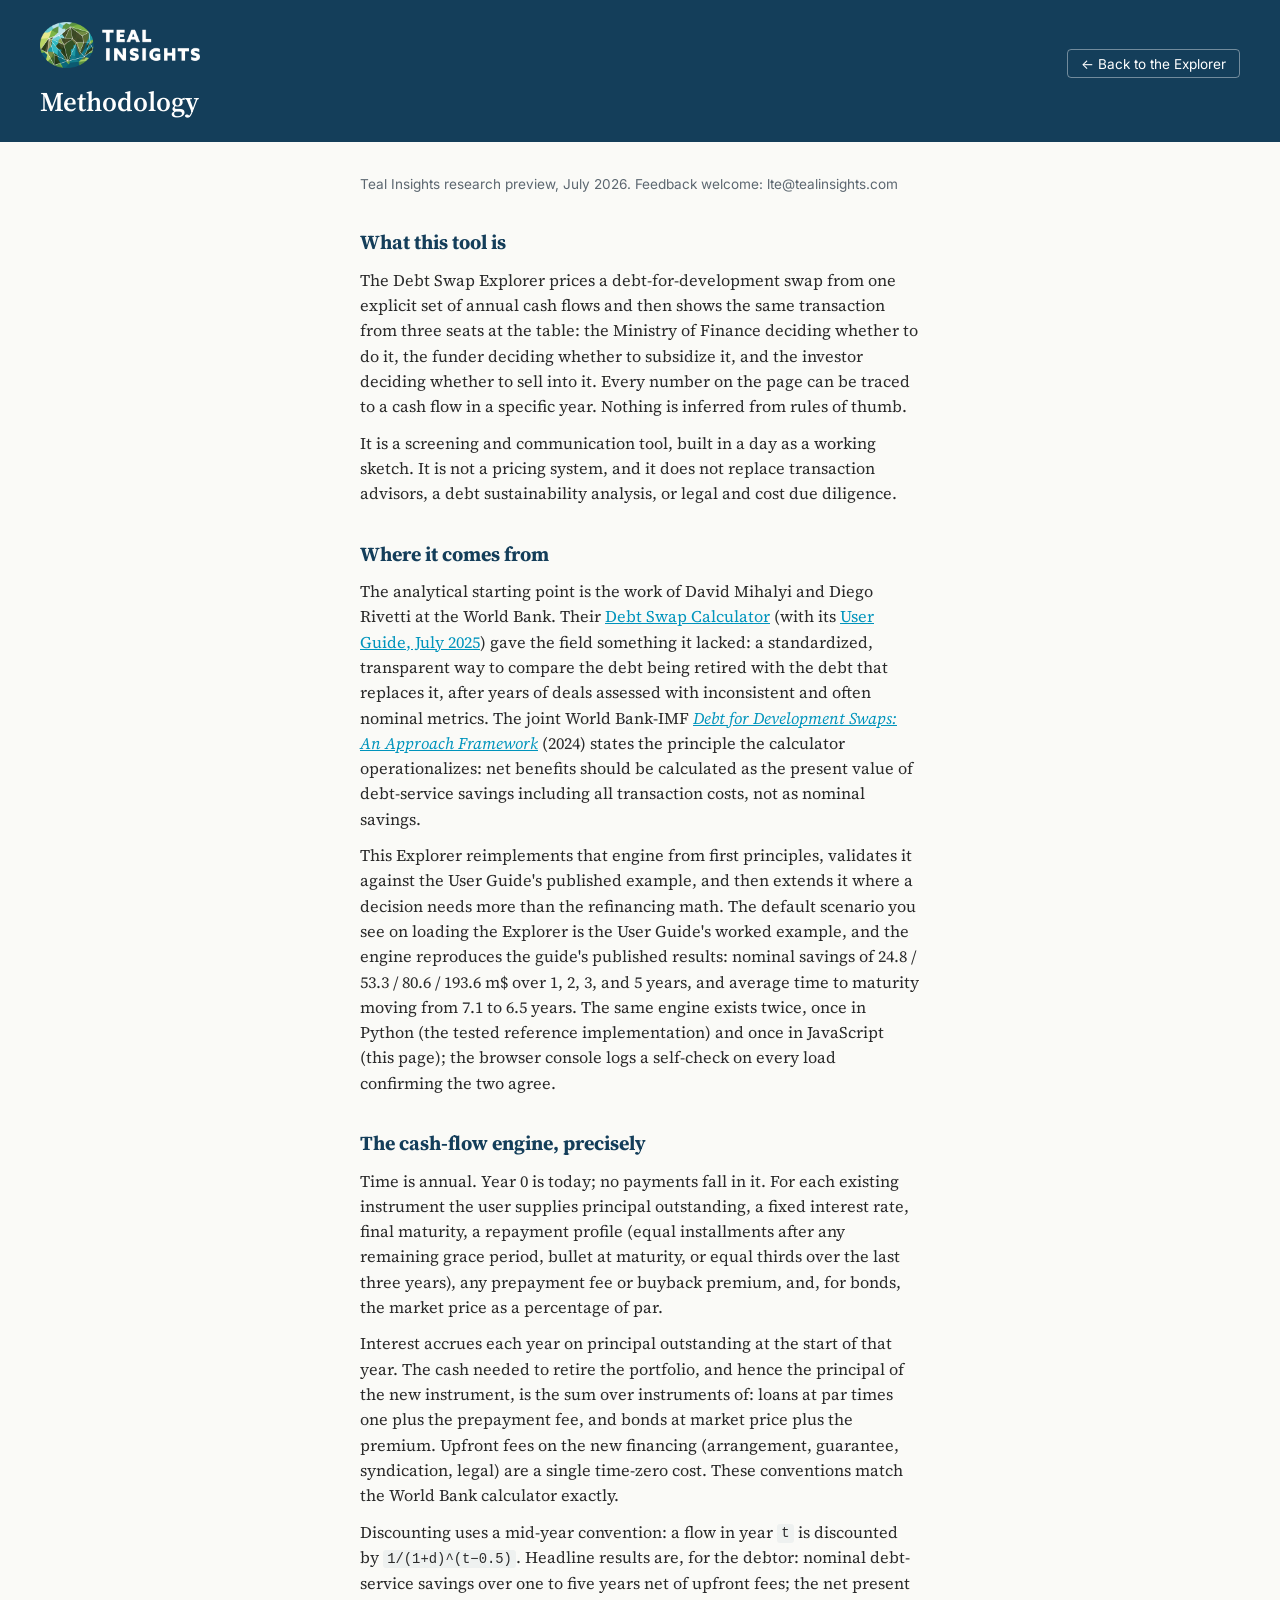
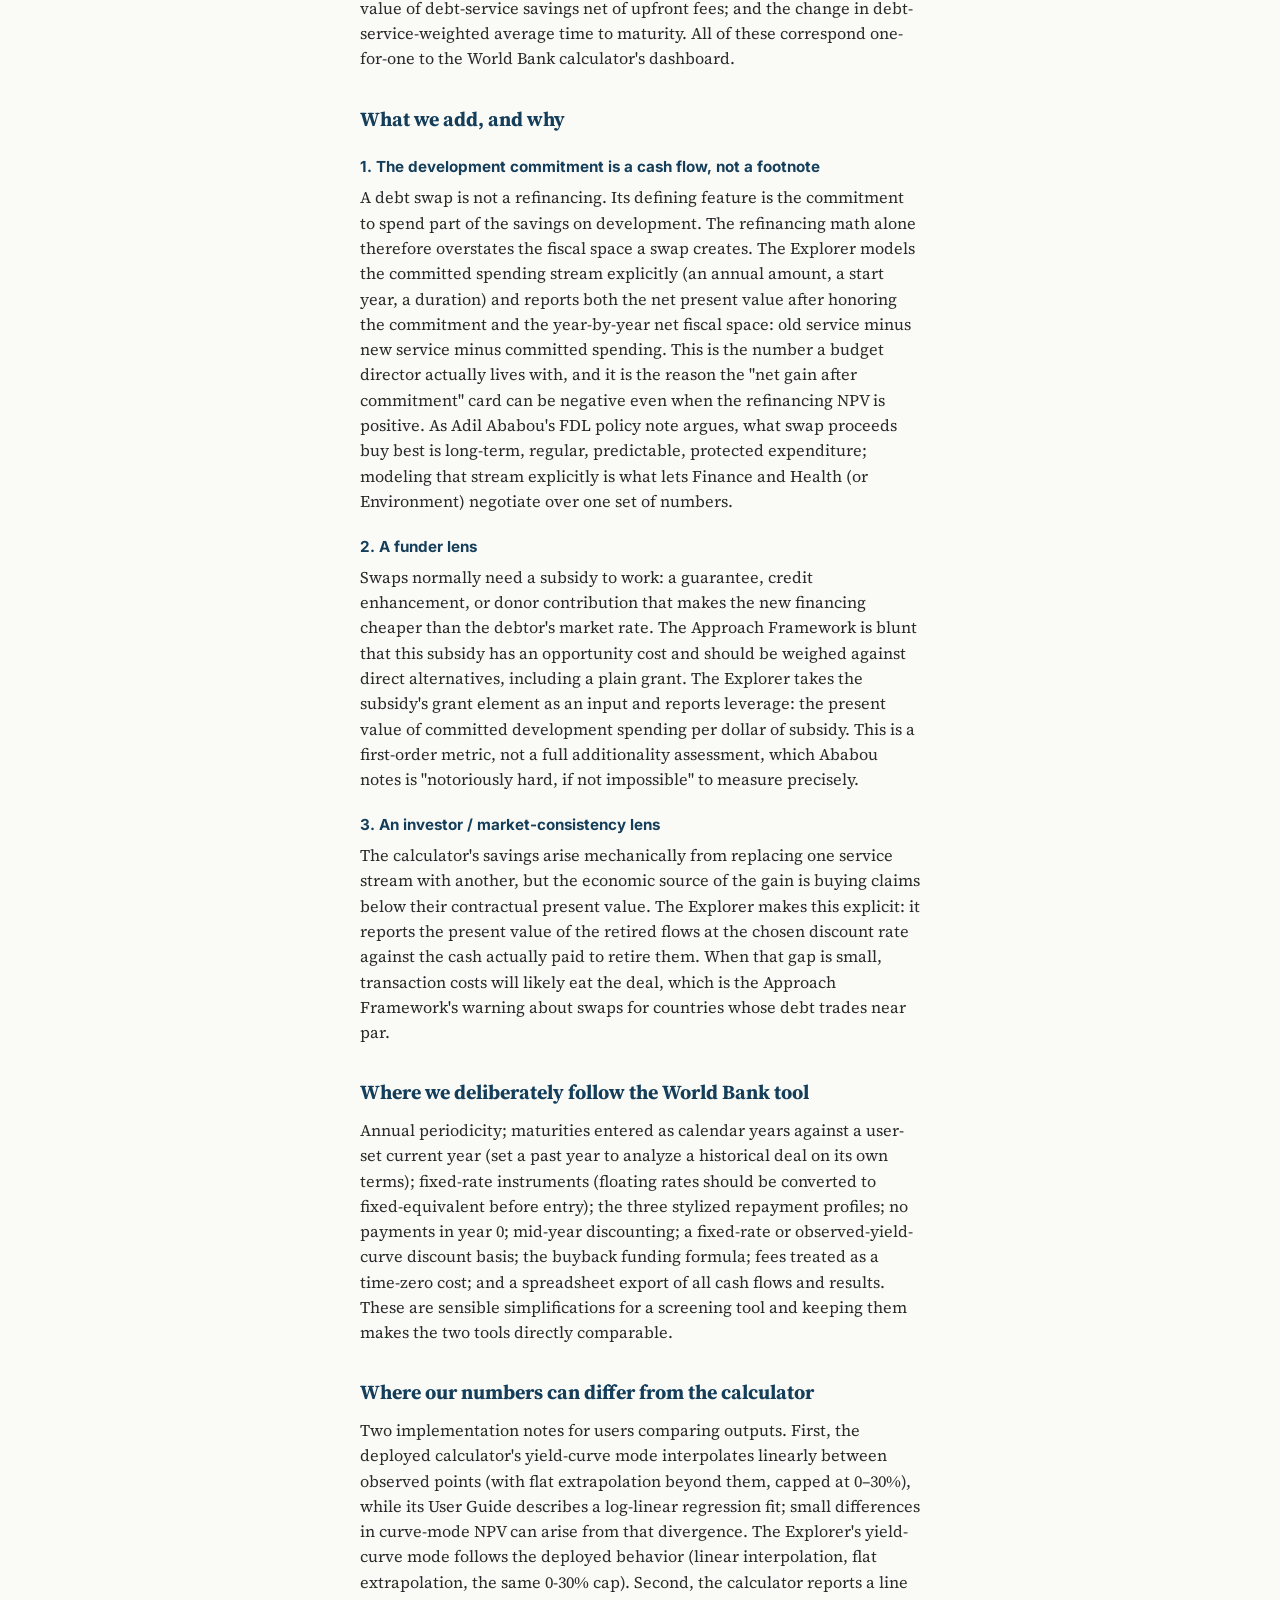
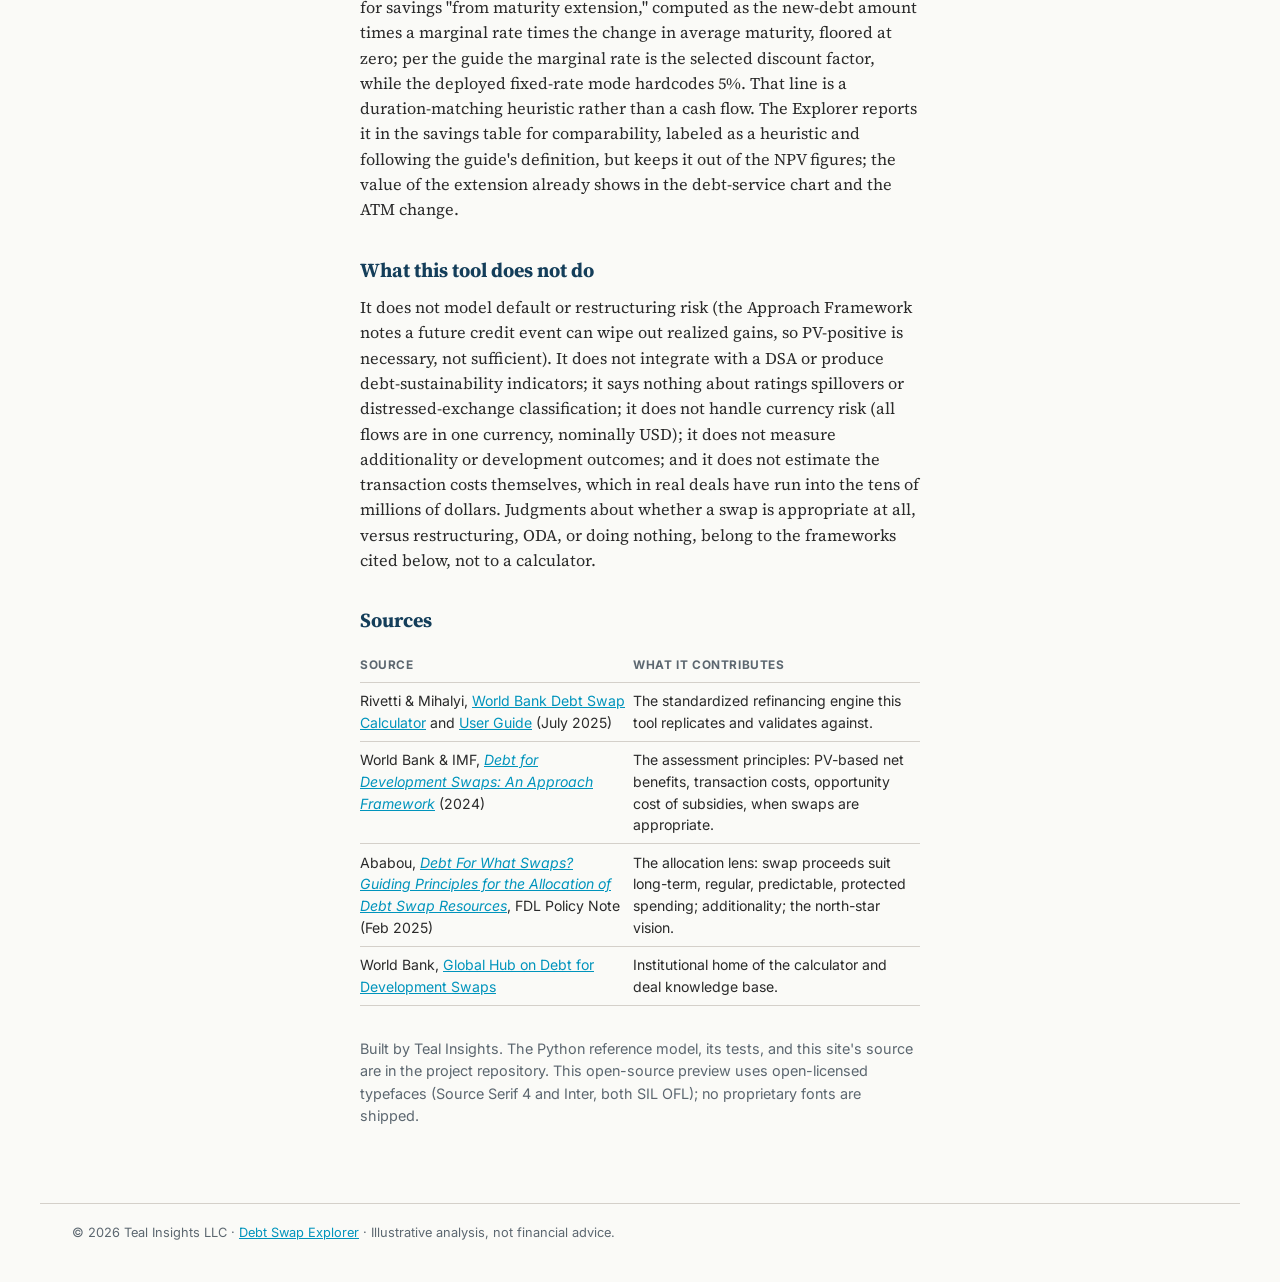
==== commit c1587151: "Visual Advisor fixes: radio row regression, ATM card rounding + retitle, teal article links, chart c" ====
--- a/methodology.html
+++ b/methodology.html
@@ -3,7 +3,7 @@
 <head>
 <meta charset="UTF-8">
 <meta name="viewport" content="width=device-width, initial-scale=1.0">
-<title>Methodology — Debt Swap Explorer — Teal Insights</title>
+<title>Methodology | Debt Swap Explorer | Teal Insights</title>
 <link rel="preconnect" href="https://fonts.googleapis.com">
 <link rel="preconnect" href="https://fonts.gstatic.com" crossorigin>
 <link href="https://fonts.googleapis.com/css2?family=Inter:wght@400;500;600;700&family=Source+Serif+4:ital,opsz,wght@0,8..60,400;0,8..60,600;1,8..60,400&display=swap" rel="stylesheet">
@@ -124,7 +124,7 @@
   <h2>Where our numbers can differ from the calculator</h2>
   <p>Two implementation notes for users comparing outputs. First, the deployed
   calculator's yield-curve mode interpolates linearly between observed points (with
-  flat extrapolation beyond them, capped at 0-30%), while its User Guide describes a
+  flat extrapolation beyond them, capped at 0&ndash;30%), while its User Guide describes a
   log-linear regression fit; small differences in curve-mode NPV can arise from that
   divergence. The Explorer's yield-curve mode follows the deployed behavior (linear
   interpolation, flat extrapolation, the same 0-30% cap). Second, the calculator
--- a/css/style.css
+++ b/css/style.css
@@ -81,18 +81,33 @@
   padding: .32rem .45rem; width: 100%; background: #fff;
 }
 input:focus, select:focus { outline: 2px solid var(--teal); outline-offset: -1px; }
+input:disabled, select:disabled { background: #F1EFEA; color: var(--slate); }
 .row { display: grid; gap: .55rem; margin-bottom: .6rem; }
 .row.c2 { grid-template-columns: 1fr 1fr; }
 .row.c3 { grid-template-columns: 1fr 1fr 1fr; }
+/* Inputs align to the bottom of their cell so two-line labels don't
+   stagger the boxes; labels grow to fill the space above. */
+.row > div { display: flex; flex-direction: column; justify-content: flex-end; }
+.row > div > label { flex: 1 0 auto; }
 .instrument {
   border: 1px solid var(--divider); border-left: 3px solid var(--sage);
-  border-radius: 6px; padding: .7rem .8rem .3rem; margin-bottom: .7rem;
-  position: relative;
+  border-radius: 6px; padding: .55rem .8rem .3rem; margin-bottom: .7rem;
+}
+.inst-head {
+  display: flex; justify-content: space-between; align-items: baseline;
+  margin-bottom: .35rem;
+}
+.inst-head .tag {
+  font-family: var(--sans); font-size: .68rem; letter-spacing: .08em;
+  text-transform: uppercase; color: var(--sage); font-weight: 600;
 }
 .instrument .del {
-  position: absolute; top: .45rem; right: .55rem; cursor: pointer;
-  border: none; background: none; color: var(--terracotta);
-  font-family: var(--sans); font-size: .8rem;
+  cursor: pointer; border: none; background: none; color: var(--terracotta);
+  font-family: var(--sans); font-size: .78rem; padding: 0;
+}
+.del-yield {
+  cursor: pointer; border: none; background: none; color: var(--terracotta);
+  font-family: var(--sans); font-size: .85rem; padding: .32rem .3rem; width: auto;
 }
 .btn {
   font-family: var(--sans); font-size: .85rem; cursor: pointer;
@@ -104,13 +119,13 @@
 .hint { font-size: .78rem; font-family: var(--sans); color: var(--slate); margin: .3rem 0 .6rem; }
 
 /* ---------- metric cards ---------- */
-.cards { display: grid; grid-template-columns: repeat(auto-fit, minmax(165px, 1fr)); gap: .8rem; margin-bottom: 1.4rem; }
+.cards { display: grid; grid-template-columns: repeat(auto-fit, minmax(215px, 1fr)); gap: .8rem; margin-bottom: 1.4rem; }
 .card {
   background: #fff; border: 1px solid var(--divider); border-radius: 8px;
   padding: .8rem .9rem;
 }
 .card.hero { border-top: 3px solid var(--teal); }
-.card .k { font-family: var(--sans); font-size: .7rem; letter-spacing: .06em; text-transform: uppercase; color: var(--slate); }
+.card .k { font-family: var(--sans); font-size: .7rem; letter-spacing: .06em; text-transform: uppercase; color: var(--slate); min-height: 2.2em; }
 .card .v { font-family: var(--sans); font-size: 1.45rem; font-weight: 650; color: var(--ink); margin-top: .15rem; }
 .card .v.neg { color: var(--terracotta); }
 .card .s { font-size: .74rem; font-family: var(--sans); color: var(--slate); margin-top: .1rem; }
@@ -125,10 +140,23 @@
 /* ---------- WB-comparable savings table ---------- */
 .savings-table { width: 100%; border-collapse: collapse; font-family: var(--sans); font-size: .88rem; margin-top: .4rem; }
 .savings-table th { text-align: left; font-size: .7rem; letter-spacing: .06em; text-transform: uppercase; color: var(--slate); padding: .3rem .5rem .3rem 0; border-bottom: 1px solid var(--divider); }
-.savings-table td { padding: .38rem .5rem .38rem 0; border-bottom: 1px solid var(--divider); }
+.savings-table td { padding: .38rem .5rem .38rem 0; border-bottom: 1px solid var(--divider); vertical-align: baseline; }
+.savings-table td:first-child { white-space: nowrap; padding-right: 1.2rem; }
 .savings-table td.num, .savings-table th.num { text-align: right; font-variant-numeric: tabular-nums; font-weight: 600; color: var(--ink); white-space: nowrap; }
 .savings-table td.num.neg { color: var(--terracotta); }
-.savings-table td.note { color: var(--slate); font-size: .76rem; padding-left: .8rem; }
+.savings-table td.note { color: var(--slate); font-size: .76rem; padding-left: 1rem; width: 45%; }
+@media (max-width: 720px) { .savings-table td:first-child { white-space: normal; } .savings-table td.note { display: none; } }
+
+/* ---------- chart tooltips ---------- */
+.d3tip {
+  position: fixed; pointer-events: none; z-index: 50;
+  background: var(--ink); color: #fff; font-family: var(--sans);
+  font-size: .78rem; line-height: 1.45; padding: .45rem .6rem;
+  border-radius: 5px; box-shadow: 0 2px 8px rgba(20,62,90,.25);
+  opacity: 0; transition: opacity .08s;
+}
+.d3tip .tt-year { font-weight: 700; margin-bottom: .1rem; display: block; }
+.d3tip .sw { display: inline-block; width: .6em; height: .6em; border-radius: 2px; margin-right: .35em; }
 
 footer {
   border-top: 1px solid var(--divider); font-family: var(--sans);
@@ -139,6 +167,8 @@
 
 /* ---------- methodology page ---------- */
 article { max-width: 76ch; margin: 0 auto; padding: 2rem 1.5rem 4rem; }
+article a { color: var(--teal); }
+article a:visited { color: var(--teal); }
 article h1 { color: var(--ink); font-size: 1.9rem; margin-bottom: .4rem; }
 article h2 { color: var(--ink); font-size: 1.25rem; margin: 2rem 0 .6rem; }
 article h3 { color: var(--ink); font-family: var(--sans); font-size: .95rem; margin: 1.3rem 0 .4rem; }
